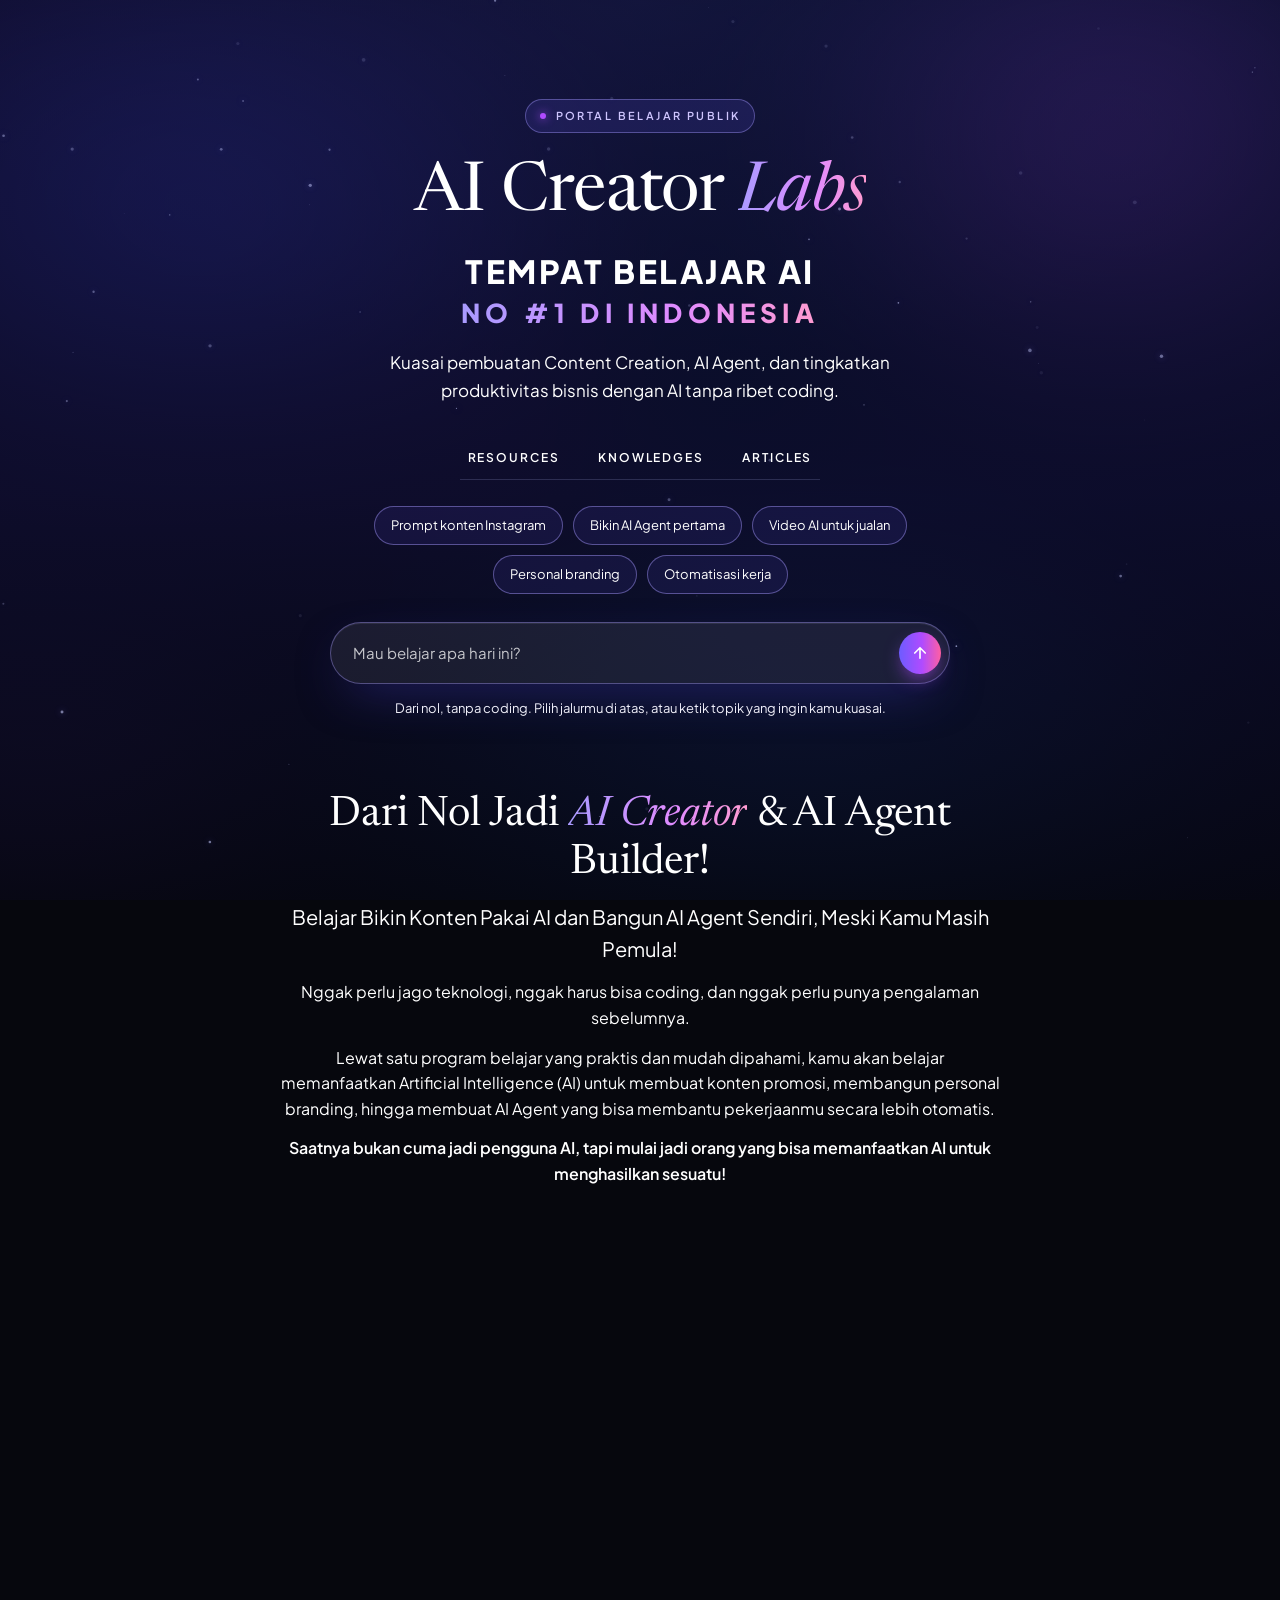
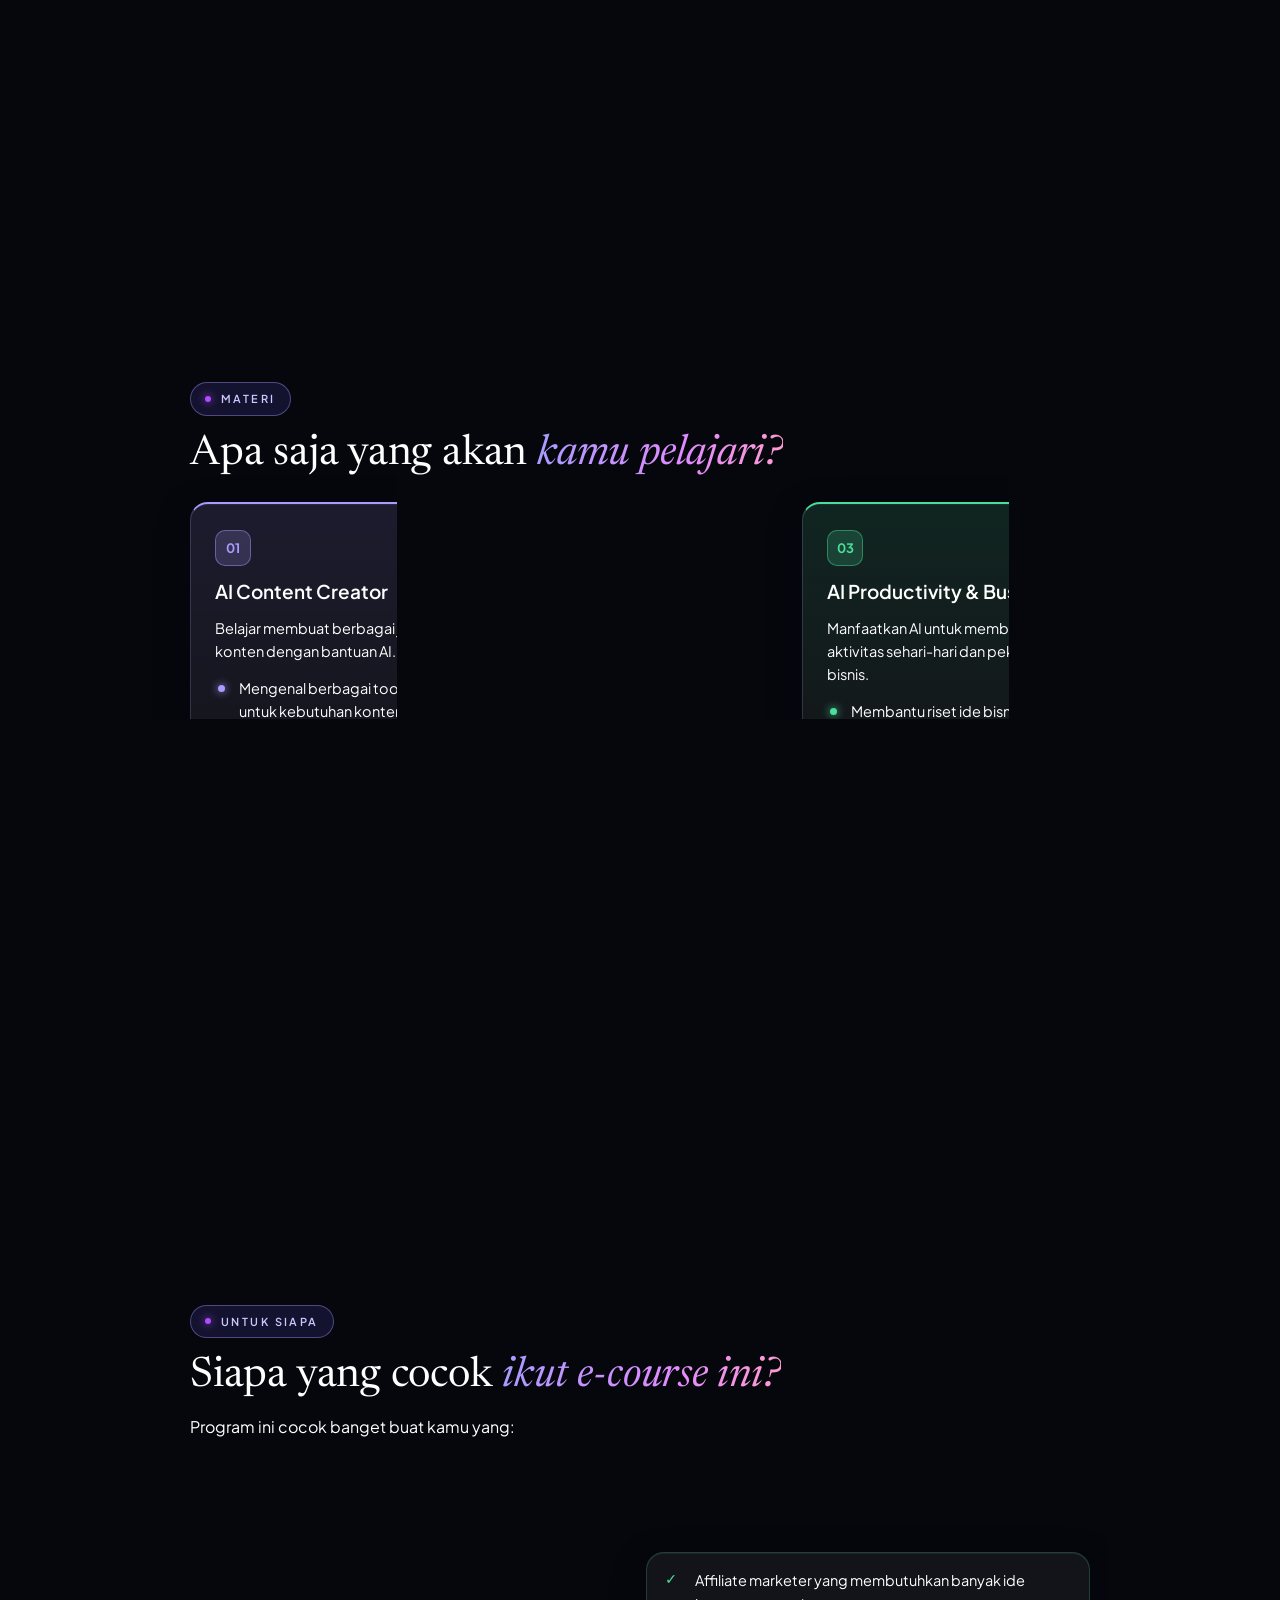
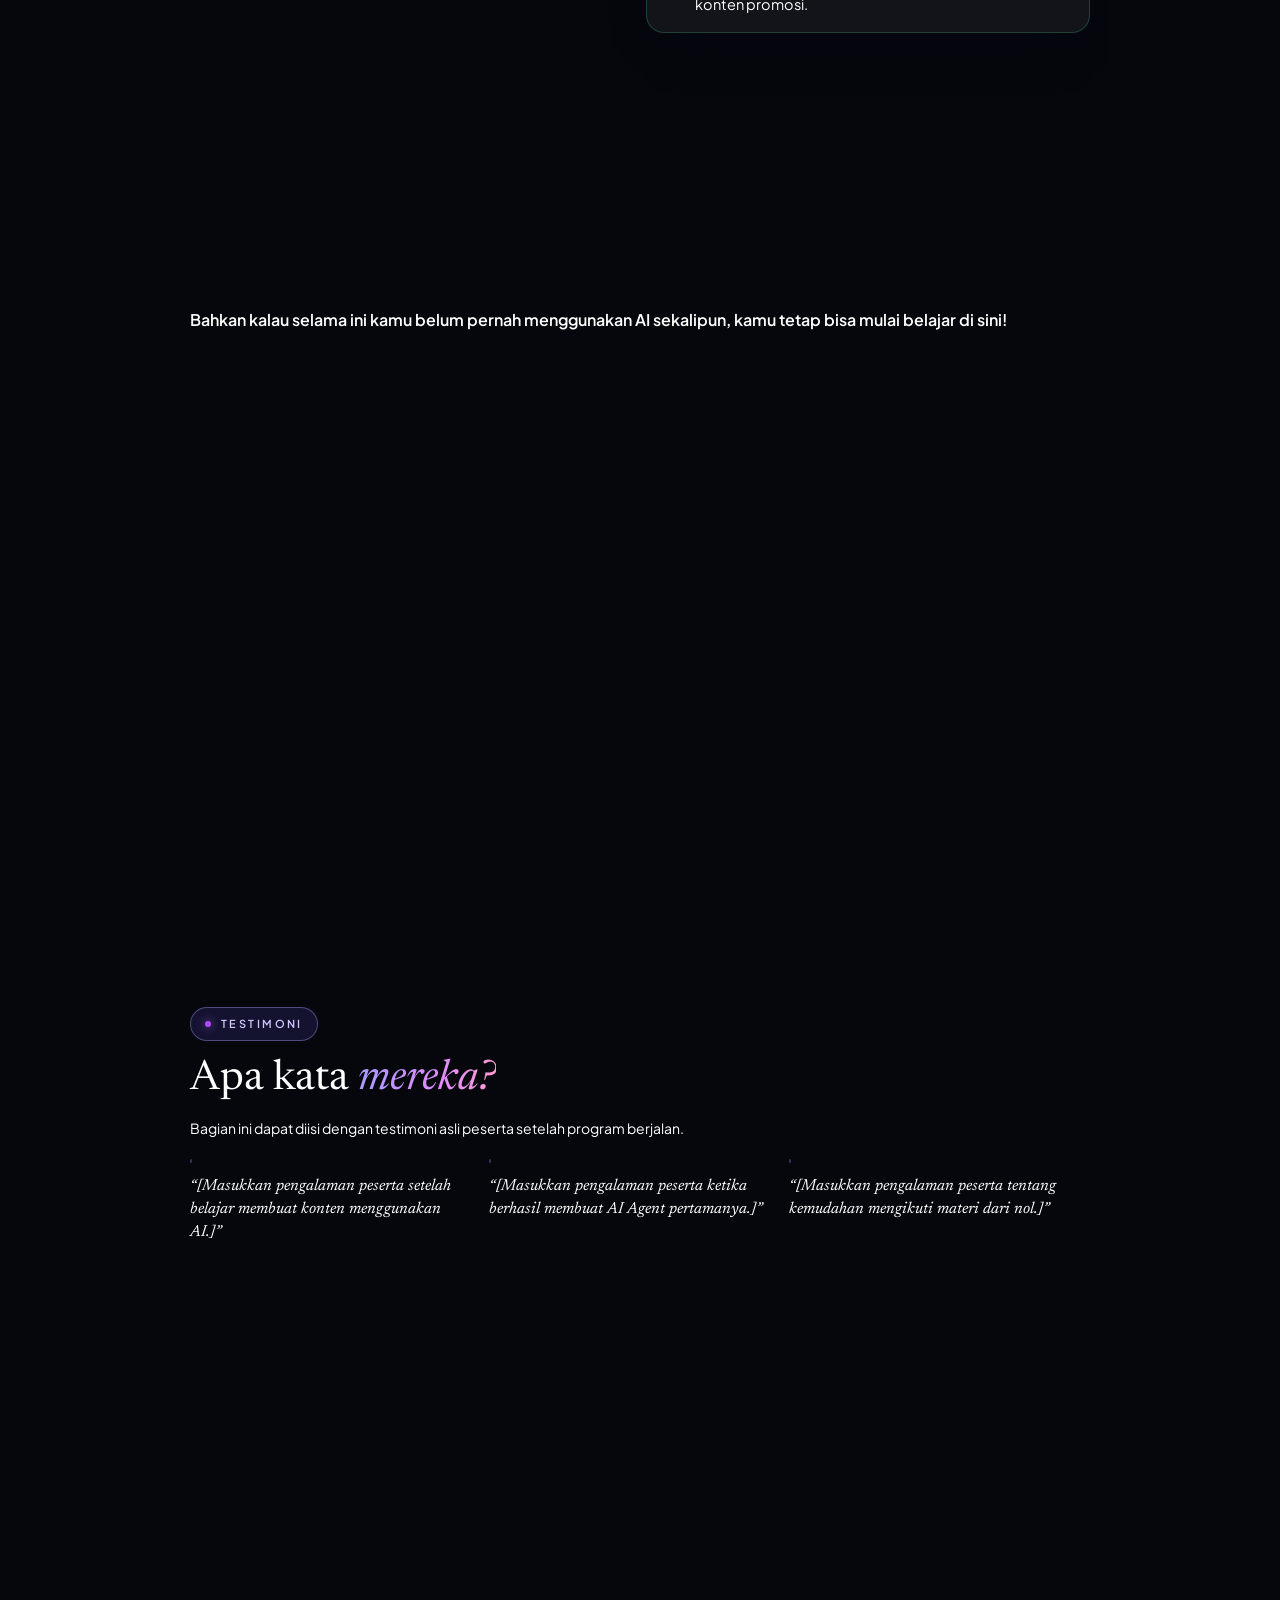
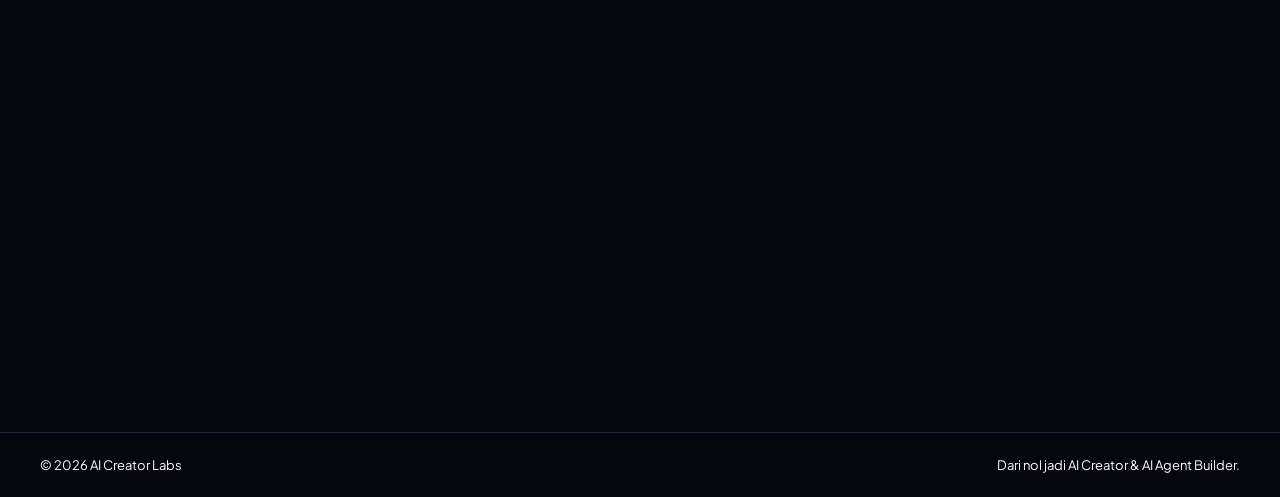
==== index.html @ ef191e3c "Add files via upload" ====
<!doctype html>
<html lang="id">
<head>
<meta charset="utf-8">
<meta name="viewport" content="width=device-width, initial-scale=1">
<title>AI Creator Labs — Tempat Belajar AI</title>
<meta name="description" content="Portal belajar AI dari AI Creator Labs: resource, video pembelajaran, dan artikel untuk AI Content Creator dan AI Agent Builder.">
<meta name="theme-color" content="#06070d">
<link rel="icon" href="data:image/svg+xml,%3Csvg xmlns='http://www.w3.org/2000/svg' viewBox='0 0 32 32'%3E%3Crect width='32' height='32' rx='9' fill='%23161a3a'/%3E%3Cpath d='M16 6l9 5v10l-9 5-9-5V11z' fill='none' stroke='%23a9a4ff' stroke-width='2'/%3E%3C/svg%3E">
<link rel="preconnect" href="https://fonts.googleapis.com">
<link rel="preconnect" href="https://fonts.gstatic.com" crossorigin>
<link rel="stylesheet" href="https://fonts.googleapis.com/css2?family=Plus+Jakarta+Sans:wght@400;500;600;700;800&family=Newsreader:ital,opsz,wght@0,6..72,400;0,6..72,500;1,6..72,400;1,6..72,500&display=swap">
<link rel="stylesheet" href="styles.css">
</head>
<body data-route="home">

<div class="bg" aria-hidden="true">
  <div class="bg-visual"></div>
  <div class="bg-overlay"></div>
  <canvas id="particles"></canvas>
</div>

<a class="skip" href="#view">Lewati ke konten</a>

<header class="topbar" id="topbar">
  <a class="back" href="#/" aria-label="Kembali ke beranda">
    <svg width="16" height="16" viewBox="0 0 24 24" fill="none" stroke="currentColor" stroke-width="2" stroke-linecap="round" stroke-linejoin="round"><path d="M15 18l-6-6 6-6"/></svg>
    <span>Beranda</span>
  </a>
  <a class="mini-brand" href="#/">AI Creator <em>Labs</em></a>
  <nav class="tabs" aria-label="Navigasi utama" data-nav="top">
    <a href="#/resources" data-route="resources">Resources</a>
    <a href="#/knowledges" data-route="knowledges">Knowledges</a>
    <a href="#/articles" data-route="articles">Articles</a>
  </nav>
</header>

<main id="view" tabindex="-1">

  <!-- BERANDA -->
  <section class="page" data-page="home">
    <div class="hero">
      <p class="eyebrow"><span class="dot"></span>Portal belajar publik</p>
      <p class="brand">AI Creator <em>Labs</em></p>
      <h1>
        <span class="h1-a">Tempat Belajar AI</span>
        <span class="h1-b">No #1 di Indonesia</span>
      </h1>
      <p class="sub">Kuasai pembuatan Content Creation, AI Agent, dan tingkatkan produktivitas bisnis dengan AI tanpa ribet coding.</p>

      <nav class="tabs hero-tabs" aria-label="Pilih jalur belajar" data-nav="hero">
        <a href="#/resources" data-route="resources">Resources</a>
        <a href="#/knowledges" data-route="knowledges">Knowledges</a>
        <a href="#/articles" data-route="articles">Articles</a>
      </nav>

      <ul class="chips" id="chips" aria-label="Topik populer"></ul>

      <form class="chat" id="chat" role="search" autocomplete="off">
        <label class="sr" for="chat-input">Tanya atau cari materi belajar</label>
        <input id="chat-input" type="text" placeholder="Mau belajar apa hari ini?" maxlength="120">
        <button type="submit" aria-label="Cari materi">
          <svg width="18" height="18" viewBox="0 0 24 24" fill="none" stroke="currentColor" stroke-width="2.2" stroke-linecap="round" stroke-linejoin="round"><path d="M12 19V5M5 12l7-7 7 7"/></svg>
        </button>
      </form>
      <p class="hint">Dari nol, tanpa coding. Pilih jalurmu di atas, atau ketik topik yang ingin kamu kuasai.</p>
    </div>

    <div class="long">

      <section class="block intro">
        <h2 class="big">Dari Nol Jadi <em>AI Creator</em> &amp; AI Agent Builder!</h2>
        <p class="lead">Belajar Bikin Konten Pakai AI dan Bangun AI Agent Sendiri, Meski Kamu Masih Pemula!</p>
        <p>Nggak perlu jago teknologi, nggak harus bisa coding, dan nggak perlu punya pengalaman sebelumnya.</p>
        <p>Lewat satu program belajar yang praktis dan mudah dipahami, kamu akan belajar memanfaatkan Artificial Intelligence (AI) untuk membuat konten promosi, membangun personal branding, hingga membuat AI Agent yang bisa membantu pekerjaanmu secara lebih otomatis.</p>
        <p class="strong">Saatnya bukan cuma jadi pengguna AI, tapi mulai jadi orang yang bisa memanfaatkan AI untuk menghasilkan sesuatu!</p>
      </section>

      <section class="block glass panel" aria-labelledby="s-today">
        <h2 class="big" id="s-today">AI bukan lagi masa depan. <em>AI sudah jadi kebutuhan hari ini!</em></h2>
        <p>Pernah merasa kesulitan membuat konten untuk promosi bisnis?</p>
        <p>Bingung mencari ide postingan setiap hari?</p>
        <p>Ingin punya personal branding, tetapi nggak tahu harus mulai dari mana?</p>
        <p>Atau pernah melihat orang lain membuat video AI, gambar keren, bahkan robot AI yang bisa bekerja otomatis, sementara kamu masih bingung cara membuatnya?</p>
        <p>Tenang, kamu nggak sendirian!</p>
        <p>Sekarang teknologi AI berkembang sangat cepat. Banyak pekerjaan yang dulunya membutuhkan waktu berjam-jam, kini bisa dibantu dengan AI.</p>
        <p>Kabar baiknya, kamu juga bisa mempelajarinya dari nol!</p>
        <p>Di E-Course ini, kamu akan diajak belajar secara bertahap, mulai dari mengenal AI, membuat konten kreatif, sampai memahami cara membangun AI Agent.</p>
        <p class="strong">Nggak harus pintar teknologi. Yang penting mau belajar dan praktik!</p>
      </section>

      <section class="block" aria-labelledby="s-learn">
        <p class="eyebrow"><span class="dot"></span>Materi</p>
        <h2 class="big" id="s-learn">Apa saja yang akan <em>kamu pelajari?</em></h2>
        <div class="mods">
          <article class="glass mod" style="--c:#a99bff">
            <span class="num">01</span>
            <h3>AI Content Creator</h3>
            <p class="mod-lead">Belajar membuat berbagai jenis konten dengan bantuan AI.</p>
            <ul class="ticks">
              <li>Mengenal berbagai tools AI untuk kebutuhan konten.</li>
              <li>Teknik membuat prompt yang efektif.</li>
              <li>Membuat ide konten untuk media sosial.</li>
              <li>Membuat caption dan copywriting promosi.</li>
              <li>Membuat gambar dan desain menggunakan AI.</li>
              <li>Membuat video menggunakan AI.</li>
              <li>Membuat konten untuk Instagram, TikTok, Facebook, dan YouTube.</li>
              <li>Membuat konten untuk jualan online dan personal branding.</li>
              <li>Membantu menyusun strategi konten secara lebih praktis.</li>
            </ul>
          </article>
          <article class="glass mod" style="--c:#7ea6ff">
            <span class="num">02</span>
            <h3>AI Agent Builder</h3>
            <p class="mod-lead">Bukan cuma membuat konten, kamu juga akan mengenal teknologi AI Agent!</p>
            <ul class="ticks">
              <li>Mengenal apa itu AI Agent dan bagaimana cara kerjanya.</li>
              <li>Memahami perbedaan AI Chatbot dan AI Agent.</li>
              <li>Belajar membuat AI Agent dari dasar.</li>
              <li>Mengenal tools untuk membangun AI Agent.</li>
              <li>Membuat AI Agent sesuai kebutuhan.</li>
              <li>Memahami instruksi dan workflow AI Agent.</li>
              <li>Mengenal otomatisasi pekerjaan menggunakan AI.</li>
              <li>Memanfaatkan AI Agent untuk membantu pekerjaan bisnis dan produktivitas.</li>
            </ul>
          </article>
          <article class="glass mod" style="--c:#4ade9b">
            <span class="num">03</span>
            <h3>AI Productivity &amp; Business</h3>
            <p class="mod-lead">Manfaatkan AI untuk membantu aktivitas sehari-hari dan pekerjaan bisnis.</p>
            <ul class="ticks">
              <li>Membantu riset ide bisnis dan konten.</li>
              <li>Membuat materi promosi lebih cepat.</li>
              <li>Membantu pekerjaan administratif.</li>
              <li>Meningkatkan produktivitas kerja.</li>
              <li>Menemukan peluang penggunaan AI untuk bisnis.</li>
              <li>Mengembangkan ide layanan dan produk berbasis AI.</li>
            </ul>
          </article>
        </div>
      </section>

      <section class="block" aria-labelledby="s-who">
        <p class="eyebrow"><span class="dot"></span>Untuk siapa</p>
        <h2 class="big" id="s-who">Siapa yang cocok <em>ikut e-course ini?</em></h2>
        <p>Program ini cocok banget buat kamu yang:</p>
        <ul class="who">
          <li class="glass">Pemula yang ingin belajar AI dari nol.</li>
          <li class="glass">Pelaku UMKM yang ingin mempromosikan bisnis secara online.</li>
          <li class="glass">Content creator yang ingin membuat konten lebih praktis.</li>
          <li class="glass">Affiliate marketer yang membutuhkan banyak ide konten promosi.</li>
          <li class="glass">Digital marketer yang ingin meningkatkan skill.</li>
          <li class="glass">Freelancer yang ingin menambah kemampuan baru.</li>
          <li class="glass">Karyawan atau mahasiswa yang ingin meningkatkan produktivitas.</li>
          <li class="glass">Pemilik bisnis yang ingin mulai mengenal otomatisasi.</li>
          <li class="glass">Siapa pun yang ingin mengikuti perkembangan teknologi AI.</li>
        </ul>
        <p class="strong">Bahkan kalau selama ini kamu belum pernah menggunakan AI sekalipun, kamu tetap bisa mulai belajar di sini!</p>
      </section>

      <section class="block glass panel" aria-labelledby="s-why">
        <h2 class="big" id="s-why">Kenapa kamu perlu <em>belajar AI sekarang?</em></h2>
        <p>Bayangkan jika kamu bisa:</p>
        <ul class="ticks">
          <li>Membuat ide konten tanpa harus bingung setiap hari.</li>
          <li>Membuat materi promosi dengan bantuan AI.</li>
          <li>Mengembangkan personal branding secara konsisten.</li>
          <li>Membuat gambar dan video tanpa harus menjadi desainer profesional.</li>
          <li>Membangun AI Agent untuk membantu pekerjaan.</li>
          <li>Menghemat waktu dalam mengerjakan berbagai tugas.</li>
        </ul>
        <p>AI bukan berarti menggantikan kreativitasmu.</p>
        <p>Justru AI bisa menjadi partner untuk membantu kamu bekerja lebih cerdas, produktif, dan kreatif.</p>
        <p class="strong">Jangan sampai hanya menjadi penonton ketika orang lain sudah mulai memanfaatkan teknologi ini!</p>
      </section>

      <section class="block" aria-labelledby="s-testi">
        <p class="eyebrow"><span class="dot"></span>Testimoni</p>
        <h2 class="big" id="s-testi">Apa kata <em>mereka?</em></h2>
        <p class="note">Bagian ini dapat diisi dengan testimoni asli peserta setelah program berjalan.</p>
        <div class="testi">
          <button type="button" class="vcard" data-open="short" data-i="0" aria-label="Putar video testimoni 1">
            <span class="vthumb" style="--h:235"><span class="play"><svg width="20" height="20" viewBox="0 0 24 24" fill="#fff"><path d="M8 5.5v13l11-6.5z"/></svg></span><span class="vname">Nama Peserta</span></span>
            <span class="vcap">“[Masukkan pengalaman peserta setelah belajar membuat konten menggunakan AI.]”</span>
          </button>
          <button type="button" class="vcard" data-open="short" data-i="1" aria-label="Putar video testimoni 2">
            <span class="vthumb" style="--h:265"><span class="play"><svg width="20" height="20" viewBox="0 0 24 24" fill="#fff"><path d="M8 5.5v13l11-6.5z"/></svg></span><span class="vname">Nama Peserta</span></span>
            <span class="vcap">“[Masukkan pengalaman peserta ketika berhasil membuat AI Agent pertamanya.]”</span>
          </button>
          <button type="button" class="vcard" data-open="short" data-i="2" aria-label="Putar video testimoni 3">
            <span class="vthumb" style="--h:295"><span class="play"><svg width="20" height="20" viewBox="0 0 24 24" fill="#fff"><path d="M8 5.5v13l11-6.5z"/></svg></span><span class="vname">Nama Peserta</span></span>
            <span class="vcap">“[Masukkan pengalaman peserta tentang kemudahan mengikuti materi dari nol.]”</span>
          </button>
        </div>
      </section>

      <section class="block glass panel cta" aria-labelledby="s-cta">
        <p class="eyebrow"><span class="dot"></span>Mulai perjalanan AI-mu hari ini!</p>
        <p>Tidak perlu menunggu sampai kamu benar-benar paham teknologi.</p>
        <p>Tidak perlu menunggu sampai punya peralatan mahal.</p>
        <p>Tidak perlu menunggu sampai menjadi seorang ahli.</p>
        <p>Mulailah dari hal sederhana. Pelajari satu skill baru. Praktikkan. Kembangkan kemampuanmu.</p>
        <p>Karena peluang di era AI bukan hanya milik orang yang sudah ahli teknologi.</p>
        <p class="strong">Peluang juga terbuka untuk siapa saja yang mau belajar dan beradaptasi!</p>
        <h2 class="big" id="s-cta">Siap menjadi <em>AI Creator &amp; AI Agent Builder?</em></h2>
        <p>Yuk, mulai belajar dari nol dan bangun skill masa depanmu sekarang!</p>
        <!-- TODO: ganti href="#" dengan URL pendaftaran -->
        <a class="btn" href="#" data-cta>Klik tombol daftar sekarang</a>
        <p class="closing">Jangan cuma tahu tentang AI. Mulai gunakan AI untuk berkarya, membangun personal branding, dan mengembangkan bisnismu!</p>
      </section>

    </div>
  </section>

  <!-- HALAMAN ISI (diisi app.js) -->
  <section class="page" data-page="resources" hidden></section>
  <section class="page" data-page="knowledges" hidden></section>
  <section class="page" data-page="articles" hidden></section>
</main>

<footer class="foot">
  <span>© 2026 AI Creator Labs</span>
  <span class="foot-note">Dari nol jadi AI Creator &amp; AI Agent Builder.</span>
</footer>

<dialog id="detail" aria-labelledby="detail-title">
  <div class="detail-inner">
    <button class="close" id="detail-close" aria-label="Tutup detail">
      <svg width="18" height="18" viewBox="0 0 24 24" fill="none" stroke="currentColor" stroke-width="2" stroke-linecap="round"><path d="M6 6l12 12M18 6L6 18"/></svg>
    </button>
    <div id="detail-body"></div>
  </div>
</dialog>

<script src="app.js"></script>
</body>
</html>
---- styles.css ----
:root{
  --bg:#06070d;
  --ink:#ffffff;
  --muted:#ffffff;
  --dim:#ffffff;
  --line:rgba(188,194,255,.18);
  --line-strong:rgba(188,194,255,.34);
  --glass:rgba(255,255,255,.055);
  --glass-hi:rgba(255,255,255,.09);
  --accent:#aaa5ff;
  --accent-2:#7ea6ff;
  --shadow:0 10px 40px -12px rgba(2,3,20,.7), 0 1px 0 rgba(255,255,255,.06) inset;
  --serif:"Newsreader", Georgia, "Times New Roman", serif;
  --sans:"Plus Jakarta Sans", system-ui, -apple-system, "Segoe UI", Roboto, Arial, sans-serif;
  --r:18px;
}
*{box-sizing:border-box;margin:0;padding:0}
html{-webkit-text-size-adjust:100%;scroll-behavior:smooth}
body{
  background:var(--bg);color:var(--ink);font-family:var(--sans);
  font-size:16px;line-height:1.6;min-height:100vh;min-height:100dvh;
  display:flex;flex-direction:column;overflow-x:hidden;
}
a{color:inherit;text-decoration:none}
button,input{font:inherit;color:inherit}
ul{list-style:none}
em{font-family:var(--serif);font-style:italic;font-weight:400}
.sr{position:absolute;width:1px;height:1px;overflow:hidden;clip:rect(0 0 0 0);white-space:nowrap}
.skip{position:absolute;left:12px;top:-60px;background:#fff;color:#000;padding:8px 14px;border-radius:8px;z-index:100}
.skip:focus{top:12px}
:focus-visible{outline:2px solid var(--accent);outline-offset:3px;border-radius:6px}

/* ===== LATAR ===== */
.bg{position:fixed;inset:0;z-index:-1;overflow:hidden;background:var(--bg)}
.bg-visual{
  position:absolute;inset:-12%;
  background:
    radial-gradient(40% 36% at 22% 28%, #3a3fc4 0%, transparent 70%),
    radial-gradient(34% 40% at 80% 22%, #6a3fc0 0%, transparent 70%),
    radial-gradient(46% 38% at 60% 82%, #2b5fd0 0%, transparent 72%),
    radial-gradient(30% 30% at 12% 85%, #4a2f9a 0%, transparent 70%),
    conic-gradient(from 210deg at 50% 55%, #10143a, #231a5c, #0d1c4d, #1b1450, #10143a);
  filter:blur(70px) saturate(1.15);
  opacity:.75;
  animation:drift 40s ease-in-out infinite alternate;
}
.bg-overlay{
  position:absolute;inset:0;
  background:
    linear-gradient(180deg, rgba(8,9,26,.55) 0%, rgba(10,10,32,.72) 55%, rgba(5,6,14,.92) 100%),
    radial-gradient(80% 60% at 50% 0%, rgba(92,84,220,.22), transparent 70%);
  mix-blend-mode:normal;
}
#particles{position:absolute;inset:0;width:100%;height:100%}
@keyframes drift{from{transform:translate3d(-2%,-1%,0) scale(1)}to{transform:translate3d(2%,2%,0) scale(1.08)}}

/* ===== TOPBAR (halaman isi) ===== */
.topbar{
  position:sticky;top:0;z-index:20;
  display:none;align-items:center;justify-content:space-between;gap:16px;
  padding:12px clamp(16px,4vw,40px);
  background:rgba(8,9,22,.55);
  -webkit-backdrop-filter:blur(18px);backdrop-filter:blur(18px);
  border-bottom:1px solid var(--line);
}
body:not([data-route="home"]) .topbar{display:flex}
.back{
  display:inline-flex;align-items:center;gap:6px;
  font-size:13px;font-weight:500;color:var(--muted);
  padding:8px 14px 8px 10px;border:1px solid var(--line);border-radius:999px;
  transition:color .2s,border-color .2s,background .2s;
}
.back:hover{color:var(--ink);border-color:var(--line-strong);background:var(--glass)}
.mini-brand{font-family:var(--serif);font-size:20px;letter-spacing:.2px}
.mini-brand:hover{color:#fff}

/* ===== TABS ===== */
.tabs{display:flex;align-items:center;justify-content:center;gap:clamp(16px,3vw,34px)}
.tabs a{
  position:relative;padding:8px 2px;
  font-size:12px;font-weight:600;letter-spacing:.16em;text-transform:uppercase;
  color:var(--muted);transition:color .2s;
}
.tabs a::after{
  content:"";position:absolute;left:0;right:0;bottom:2px;height:1px;
  background:var(--accent);transform:scaleX(0);transform-origin:center;transition:transform .25s;
}
.tabs a:hover{color:#ffffff}
.tabs a:hover::after{transform:scaleX(.5);opacity:.6}
.tabs a[aria-current="page"]{color:#fff}
.tabs a[aria-current="page"]::after{transform:scaleX(1);opacity:1}

/* ===== LAYOUT ===== */
main{flex:1;width:100%;outline:none}
.page[hidden]{display:none}
.page{animation:fade .45s ease both}
@keyframes fade{from{opacity:0;transform:translateY(8px)}to{opacity:1;transform:none}}

.glass{
  background:var(--glass);
  border:1px solid var(--line);
  border-radius:var(--r);
  box-shadow:var(--shadow);
  -webkit-backdrop-filter:blur(16px) saturate(1.2);
  backdrop-filter:blur(16px) saturate(1.2);
}

/* ===== HERO ===== */
.hero{
  max-width:820px;margin:0 auto;
  padding:clamp(56px,11vh,120px) 20px 48px;
  display:flex;flex-direction:column;align-items:center;text-align:center;
}
.eyebrow{
  display:inline-flex;align-items:center;gap:10px;
  font-size:11px;font-weight:600;letter-spacing:.22em;text-transform:uppercase;color:var(--muted);
  padding:7px 14px;border:1px solid var(--line);border-radius:999px;background:var(--glass);
}
.dot{width:6px;height:6px;border-radius:50%;background:var(--accent);box-shadow:0 0 10px var(--accent)}
.brand{
  margin-top:26px;font-family:var(--serif);font-weight:400;
  font-size:clamp(40px,8vw,68px);line-height:1.05;letter-spacing:-.01em;
}
.brand em{color:#fff}
h1{margin-top:22px;display:flex;flex-direction:column;gap:6px;font-weight:800;text-transform:uppercase}
.h1-a{font-size:clamp(20px,4vw,32px);letter-spacing:.08em;line-height:1.2}
.h1-b{
  font-size:clamp(17px,3.2vw,26px);letter-spacing:.2em;line-height:1.3;
  color:#fff;
}
.sub{margin-top:18px;max-width:560px;color:var(--muted);font-size:clamp(15px,2.2vw,17px);line-height:1.65}
.hero-tabs{margin-top:34px;padding:0 6px;border-bottom:1px solid var(--line);flex-wrap:wrap}
.hero-tabs a{padding:10px 2px 12px}

.chips{margin-top:26px;display:flex;flex-wrap:wrap;gap:10px;justify-content:center;max-width:680px}
.chips button{
  background:rgba(255,255,255,.03);border:1px solid var(--line-strong);border-radius:999px;
  padding:8px 16px;font-size:13px;color:#ffffff;cursor:pointer;
  transition:background .2s,border-color .2s,color .2s,transform .2s;
}
.chips button:hover{background:var(--glass-hi);border-color:var(--accent);color:#fff;transform:translateY(-1px)}

.chat{
  margin-top:28px;width:100%;max-width:620px;
  display:flex;align-items:center;gap:10px;
  padding:8px 8px 8px 22px;border-radius:999px;
  background:rgba(255,255,255,.07);border:1px solid var(--line-strong);
  box-shadow:0 18px 50px -18px rgba(70,60,200,.55), 0 1px 0 rgba(255,255,255,.08) inset;
  -webkit-backdrop-filter:blur(18px);backdrop-filter:blur(18px);
  transition:border-color .2s, box-shadow .2s;
}
.chat:focus-within{border-color:var(--accent);box-shadow:0 18px 60px -16px rgba(110,100,255,.7)}
.chat input{flex:1;min-width:0;background:none;border:0;outline:0;font-size:15px;padding:10px 0}
.chat input::placeholder{color:rgba(255,255,255,.75)}
.chat button{
  flex:none;width:42px;height:42px;border-radius:50%;border:0;cursor:pointer;
  display:grid;place-items:center;color:#0b0c20;
  background:linear-gradient(135deg,#c4c1ff,#86a8ff);transition:transform .2s,filter .2s;
}
.chat button:hover{transform:scale(1.06);filter:brightness(1.08)}
.hint{margin-top:14px;font-size:13px;color:var(--dim)}

.pillars{
  max-width:1040px;margin:0 auto;padding:24px 20px 72px;
  display:grid;grid-template-columns:repeat(3,1fr);gap:18px;
}
.pillar{padding:26px 24px}
.pillar .num{font-family:var(--serif);font-style:italic;color:#fff;font-size:15px}
.pillar h3{margin:8px 0 8px;font-size:18px;font-weight:600}
.pillar p{color:var(--muted);font-size:14.5px}

/* ===== COPYWRITING PANJANG (beranda) ===== */
.long{max-width:980px;margin:0 auto;padding:24px clamp(16px,4vw,40px) 80px;display:flex;flex-direction:column;gap:clamp(48px,8vw,88px)}
.block{display:flex;flex-direction:column;gap:14px;color:var(--muted)}
.block .eyebrow{align-self:flex-start}
.block.intro{text-align:center;align-items:center;max-width:720px;margin:0 auto}
.big{font-family:var(--serif);font-weight:400;font-size:clamp(28px,5vw,42px);line-height:1.15;color:var(--ink);letter-spacing:-.005em}
.lead{font-size:clamp(17px,2.6vw,20px);color:#ffffff}
.strong{color:var(--ink);font-weight:600}
.panel{padding:clamp(24px,5vw,44px);gap:14px}
.mods{display:grid;grid-template-columns:repeat(3,minmax(0,1fr));gap:18px;margin-top:10px}
.mod{padding:26px 24px;display:flex;flex-direction:column;gap:10px}
.mod .num{font-family:var(--serif);font-style:italic;color:#fff;font-size:15px}
.mod h3{font-size:19px;font-weight:600;color:var(--ink)}
.mod-lead{color:#ffffff;font-size:14.5px}
.ticks{display:flex;flex-direction:column;gap:9px;margin-top:4px}
.ticks li{position:relative;padding-left:24px;font-size:14.5px}
.ticks li::before{content:"";position:absolute;left:3px;top:.55em;width:7px;height:7px;border-radius:50%;background:var(--accent);box-shadow:0 0 8px var(--accent)}
.who{display:grid;grid-template-columns:repeat(2,minmax(0,1fr));gap:12px;margin:6px 0}
.who li{padding:16px 18px 16px 48px;position:relative;font-size:14.5px;color:#ffffff}
.who li::before{content:"✓";position:absolute;left:18px;top:14px;color:#fff;font-weight:700}
.note{font-size:14px;color:var(--dim)}
.testi{display:grid;grid-template-columns:repeat(3,minmax(0,1fr));gap:18px;margin-top:6px}
.testi{max-width:880px}
.vcard{display:flex;flex-direction:column;gap:12px;text-align:left;cursor:pointer;background:none;border:0;color:inherit;padding:0}
.vthumb{
  position:relative;display:block;aspect-ratio:9/16;border-radius:var(--r);overflow:hidden;
  border:1px solid var(--line);box-shadow:var(--shadow);
  background:
    radial-gradient(70% 50% at 25% 15%, hsl(var(--h) 80% 55% / .75), transparent 70%),
    radial-gradient(70% 50% at 80% 90%, hsl(calc(var(--h) + 40) 75% 45% / .7), transparent 70%),
    #12143a;
  transition:transform .25s,border-color .25s;
}
.vthumb::after{content:"";position:absolute;inset:0;background:linear-gradient(180deg,transparent 55%,rgba(5,6,20,.75))}
.vcard:hover .vthumb{transform:translateY(-3px);border-color:var(--line-strong)}
.vcard:hover .play{transform:translate(-50%,-50%) scale(1.1)}
.vname{position:absolute;z-index:2;left:14px;bottom:12px;font-size:13px;font-weight:600;color:#fff}
.vcap{font-family:var(--serif);font-style:italic;font-size:16px;line-height:1.45;color:#ffffff}
.cta{align-items:flex-start}
.cta .big{margin-top:10px}
.cta .btn{margin-top:10px;text-decoration:none}
.closing{margin-top:8px;color:var(--ink)}

/* ===== HALAMAN ISI ===== */
.wrap{max-width:1120px;margin:0 auto;padding:clamp(36px,7vh,72px) clamp(16px,4vw,40px) 72px}
.page-head .eyebrow{margin-bottom:16px}
.page-head h2{font-family:var(--serif);font-weight:400;font-size:clamp(34px,6vw,52px);line-height:1.1}
.page-head h2 em{color:#fff}
.page-head p{margin-top:12px;max-width:620px;color:var(--muted)}

.toolbar{margin:30px 0 24px;display:flex;flex-wrap:wrap;gap:14px;align-items:center;justify-content:space-between}
.search{
  display:flex;align-items:center;gap:10px;min-width:0;flex:1 1 260px;max-width:380px;
  padding:0 16px;height:44px;border-radius:999px;
  background:var(--glass);border:1px solid var(--line);
}
.search:focus-within{border-color:var(--accent)}
.search svg{flex:none;color:var(--dim)}
.search input{flex:1;min-width:0;background:none;border:0;outline:0;font-size:14px}
.search input::placeholder{color:rgba(255,255,255,.75)}
.filters{display:flex;flex-wrap:wrap;gap:8px}
.pill{
  background:transparent;border:1px solid var(--line);border-radius:999px;
  padding:7px 14px;font-size:12.5px;color:var(--muted);cursor:pointer;
  transition:all .2s;
}
.pill:hover{color:#fff;border-color:var(--line-strong);background:var(--glass)}
.pill[aria-pressed="true"]{color:#fff;border-color:var(--accent);background:rgba(170,165,255,.16)}

.grid{display:grid;grid-template-columns:repeat(3,minmax(0,1fr));gap:18px}
.card{
  display:flex;flex-direction:column;text-align:left;padding:22px;cursor:pointer;
  width:100%;color:inherit;
  transition:transform .25s,border-color .25s,background .25s;
}
.card:hover{transform:translateY(-3px);border-color:var(--line-strong);background:var(--glass-hi)}
.tag{
  align-self:flex-start;font-size:11px;font-weight:600;letter-spacing:.12em;text-transform:uppercase;
  color:#fff;padding:4px 10px;border:1px solid rgba(170,165,255,.35);border-radius:999px;
}
.card h3{margin:14px 0 8px;font-size:18px;font-weight:600;line-height:1.35}
.card p{color:var(--muted);font-size:14.5px;flex:1}
.more{margin-top:18px;font-size:13px;font-weight:500;color:#ffffff;display:inline-flex;align-items:center;gap:6px}
.card:hover .more{color:#fff}

.thumb{
  position:relative;aspect-ratio:16/9;border-radius:12px;overflow:hidden;margin-bottom:16px;
  background:
    radial-gradient(60% 80% at 20% 20%, hsl(var(--h) 80% 55% / .75), transparent 70%),
    radial-gradient(60% 80% at 85% 90%, hsl(calc(var(--h) + 40) 75% 45% / .7), transparent 70%),
    #12143a;
  border:1px solid var(--line);
}
.thumb::after{content:"";position:absolute;inset:0;background:linear-gradient(180deg,transparent 40%,rgba(5,6,20,.6))}
.play{
  position:absolute;z-index:2;left:50%;top:50%;transform:translate(-50%,-50%);
  width:52px;height:52px;border-radius:50%;display:grid;place-items:center;
  background:rgba(255,255,255,.16);border:1px solid rgba(255,255,255,.4);
  -webkit-backdrop-filter:blur(8px);backdrop-filter:blur(8px);transition:transform .25s;
}
.card:hover .play{transform:translate(-50%,-50%) scale(1.1)}
.dur{
  position:absolute;z-index:2;right:10px;bottom:10px;font-size:12px;font-weight:600;
  padding:3px 8px;border-radius:6px;background:rgba(5,6,20,.7);font-variant-numeric:tabular-nums;
}
.meta{font-size:12.5px;color:var(--dim);margin-top:14px}

/* Articles */
.tagbar{margin:30px 0 22px;display:flex;flex-wrap:wrap;gap:10px}
.tagbar .pill{padding:9px 18px;font-size:13px}
.tagbar .count{opacity:.6;margin-left:6px}
.list{display:flex;flex-direction:column;gap:14px}
.row{
  display:flex;align-items:center;gap:20px;padding:22px 24px;text-align:left;cursor:pointer;width:100%;color:inherit;
  transition:transform .25s,border-color .25s,background .25s;
}
.row:hover{transform:translateX(4px);border-color:var(--line-strong);background:var(--glass-hi)}
.row .body{flex:1;min-width:0}
.row h3{font-size:18px;font-weight:600;line-height:1.35}
.row p{margin-top:6px;color:var(--muted);font-size:14.5px}
.row .meta{margin-top:10px}
.row .arrow{flex:none;color:#fff}

.empty{padding:40px 24px;text-align:center;color:var(--muted)}
.empty button{margin-top:14px}
.qnote{margin:-6px 0 20px;font-size:13.5px;color:var(--muted)}
.qnote button{margin-left:8px}

/* ===== DETAIL ===== */
dialog{
  margin:auto;border:1px solid var(--line-strong);border-radius:22px;padding:0;
  width:min(620px,calc(100vw - 28px));max-height:calc(100dvh - 40px);
  background:rgba(14,15,40,.88);color:var(--ink);
  -webkit-backdrop-filter:blur(24px);backdrop-filter:blur(24px);
  box-shadow:0 30px 90px -20px rgba(0,0,10,.9);
}
dialog::backdrop{background:rgba(3,4,14,.7);-webkit-backdrop-filter:blur(4px);backdrop-filter:blur(4px)}
dialog[open]{animation:pop .25s ease both}
@keyframes pop{from{opacity:0;transform:translateY(12px) scale(.98)}to{opacity:1;transform:none}}
.detail-inner{position:relative;padding:30px clamp(20px,4vw,34px) 32px;overflow-y:auto;max-height:calc(100dvh - 42px)}
.close{
  position:absolute;right:14px;top:14px;width:36px;height:36px;border-radius:50%;
  display:grid;place-items:center;background:var(--glass);border:1px solid var(--line);cursor:pointer;
  transition:background .2s;z-index:2;
}
.close:hover{background:var(--glass-hi)}
#detail-body h3{margin:14px 40px 10px 0;font-family:var(--serif);font-weight:400;font-size:clamp(26px,5vw,34px);line-height:1.15}
#detail-body .lead{color:var(--muted)}
#detail-body h4{margin:22px 0 10px;font-size:12px;font-weight:600;letter-spacing:.16em;text-transform:uppercase;color:var(--dim)}
#detail-body ul{display:flex;flex-direction:column;gap:10px}
#detail-body li{position:relative;padding-left:22px;color:#ffffff;font-size:15px}
#detail-body li::before{content:"";position:absolute;left:2px;top:.62em;width:8px;height:8px;border-radius:50%;background:var(--accent)}
#detail-body .thumb{margin:6px 0 0}
video.short{display:block;width:100%;max-height:60vh;border-radius:12px;background:#000;margin-top:6px}
.btn{
  margin-top:26px;display:inline-flex;align-items:center;gap:8px;cursor:pointer;
  padding:11px 22px;border-radius:999px;border:1px solid var(--accent);
  background:rgba(170,165,255,.16);color:#fff;font-size:14px;font-weight:500;transition:background .2s;
}
.btn:hover{background:rgba(170,165,255,.3)}
.btn.ghost{border-color:var(--line-strong);background:transparent;margin-top:14px;padding:8px 18px;font-size:13px}

/* ===== FOOTER ===== */
.foot{
  display:flex;flex-wrap:wrap;gap:8px 24px;justify-content:space-between;
  padding:22px clamp(16px,4vw,40px);border-top:1px solid var(--line);
  font-size:13px;color:var(--dim);background:rgba(6,7,16,.5);
}

/* ===== RESPONSIF ===== */
@media (max-width:960px){
  .grid{grid-template-columns:repeat(2,minmax(0,1fr))}
  .mods{grid-template-columns:1fr}
}
@media (max-width:640px){
  .who{grid-template-columns:1fr}
  .testi{grid-template-columns:1fr;max-width:260px;margin-inline:auto}
}
@media (max-width:640px){
  .grid{grid-template-columns:1fr}
  .topbar{flex-wrap:wrap;justify-content:space-between;row-gap:6px}
  .mini-brand{display:none}
  .topbar .tabs{gap:16px;flex-basis:100%;justify-content:space-between}
  .tabs a{font-size:11.5px;letter-spacing:.12em}
  .hero{padding-top:44px}
  .hero-tabs{gap:18px}
  .chat{padding-left:16px}
  .row{padding:18px;gap:12px}
  .row .arrow{display:none}
  .search{max-width:none;flex-basis:100%}
}
@media (max-width:360px){
  .tabs a{font-size:10.5px;letter-spacing:.08em}
  .topbar .tabs{gap:12px}
}
@media (prefers-reduced-motion:reduce){
  *,*::before,*::after{animation:none!important;transition:none!important}
  html{scroll-behavior:auto}
}
@supports not ((backdrop-filter:blur(1px)) or (-webkit-backdrop-filter:blur(1px))){
  .glass,dialog,.topbar{background:rgba(20,22,52,.9)}
}

/* ===== WARNA AKSEN (referensi) ===== */
:root{
  --g1:#6d5cff; --g2:#b04bff; --g3:#ff5fa2;
  --grad:linear-gradient(90deg,#6d5cff,#b04bff 55%,#ff5fa2);
  --grad-text:linear-gradient(90deg,#a99bff,#e08bff 60%,#ff9bd0);
  --green:#4ade9b;
}
/* kata aksen italic berwarna gradasi */
.big em,.page-head h2 em,.brand em,.mini-brand em{
  background:var(--grad-text);-webkit-background-clip:text;background-clip:text;
  color:transparent;-webkit-text-fill-color:transparent;
  -webkit-box-decoration-break:clone;box-decoration-break:clone;
}
/* label kecil berwarna */
.eyebrow{color:#cfc6ff;border-color:rgba(169,155,255,.4);background:rgba(109,92,255,.14)}
.dot{background:#b04bff;box-shadow:0 0 10px #b04bff}
.tag{color:#d9d2ff;border-color:rgba(169,155,255,.5);background:rgba(109,92,255,.16)}
.h1-b{background:var(--grad-text);-webkit-background-clip:text;background-clip:text;color:transparent;-webkit-text-fill-color:transparent}
/* tab */
.tabs a:hover{color:#d9d2ff}
.tabs a::after{background:var(--grad);height:2px}
.tabs a[aria-current="page"]{color:#fff}
/* tombol berwarna */
.btn,.cta .btn{
  background:var(--grad);border:0;color:#fff;font-weight:700;letter-spacing:.06em;text-transform:uppercase;font-size:13px;
  padding:14px 30px;box-shadow:0 12px 30px -10px rgba(176,75,255,.8);transition:transform .2s,box-shadow .2s,filter .2s;
}
.btn:hover,.cta .btn:hover{background:var(--grad);transform:translateY(-2px);filter:brightness(1.1);box-shadow:0 16px 36px -10px rgba(255,95,162,.7)}
.btn.ghost{background:transparent;border:1px solid rgba(169,155,255,.55);box-shadow:none;text-transform:none;letter-spacing:0;font-weight:500;font-size:13px;padding:9px 20px}
.btn.ghost:hover{background:rgba(109,92,255,.25);box-shadow:none}
.chat button{background:var(--grad);color:#fff;box-shadow:0 8px 20px -6px rgba(176,75,255,.8)}
.chat{border-color:rgba(169,155,255,.4)}
.chips button{border-color:rgba(169,155,255,.45);background:rgba(109,92,255,.1)}
.chips button:hover{background:var(--grad);border-color:transparent;color:#fff}
.pill{border-color:rgba(169,155,255,.35)}
.pill:hover{background:rgba(109,92,255,.2);border-color:#a99bff}
.pill[aria-pressed="true"]{background:var(--grad);border-color:transparent;color:#fff;box-shadow:0 8px 22px -8px rgba(176,75,255,.8)}
.back:hover{border-color:#a99bff;background:rgba(109,92,255,.2)}
.more{color:#d9d2ff}
.row .arrow{color:#e08bff}
.card:hover,.row:hover{border-color:rgba(176,75,255,.6)}
/* kartu modul berwarna */
.mod{border-top:2px solid var(--c);background:linear-gradient(180deg,color-mix(in srgb,var(--c) 14%,transparent),var(--glass) 40%)}
.mod .num{display:inline-grid;place-items:center;width:36px;height:36px;border-radius:10px;font-style:normal;font-family:var(--sans);font-weight:700;font-size:13px;color:var(--c);background:color-mix(in srgb,var(--c) 18%,transparent);border:1px solid color-mix(in srgb,var(--c) 45%,transparent)}
.mod .ticks li::before{background:var(--c);box-shadow:0 0 8px var(--c)}
.who li::before{color:var(--green)}
.who li{border-color:rgba(74,222,155,.22)}
.panel{border-color:rgba(169,155,255,.28);background:linear-gradient(160deg,rgba(109,92,255,.16),rgba(255,255,255,.04) 55%,rgba(255,95,162,.08))}
.cta{border-color:rgba(176,75,255,.45)}
.vname{color:#fff}
#detail-body li::before{background:var(--grad)}

/* ===== HOVER KARTU MODUL ===== */
.mod{transition:transform .3s ease,box-shadow .3s ease,border-color .3s ease,background .3s ease}
.mod:hover{
  transform:translateY(-6px);
  border-color:var(--c);
  box-shadow:0 0 0 1px color-mix(in srgb,var(--c) 70%,transparent),0 18px 50px -12px color-mix(in srgb,var(--c) 65%,transparent),0 0 40px -8px color-mix(in srgb,var(--c) 55%,transparent);
  background:linear-gradient(180deg,color-mix(in srgb,var(--c) 24%,transparent),var(--glass-hi) 55%);
}
.mod:hover .num{box-shadow:0 0 18px color-mix(in srgb,var(--c) 70%,transparent)}
.mod:hover .ticks li::before{box-shadow:0 0 12px var(--c)}
@media (prefers-reduced-motion:reduce){.mod:hover{transform:none}}
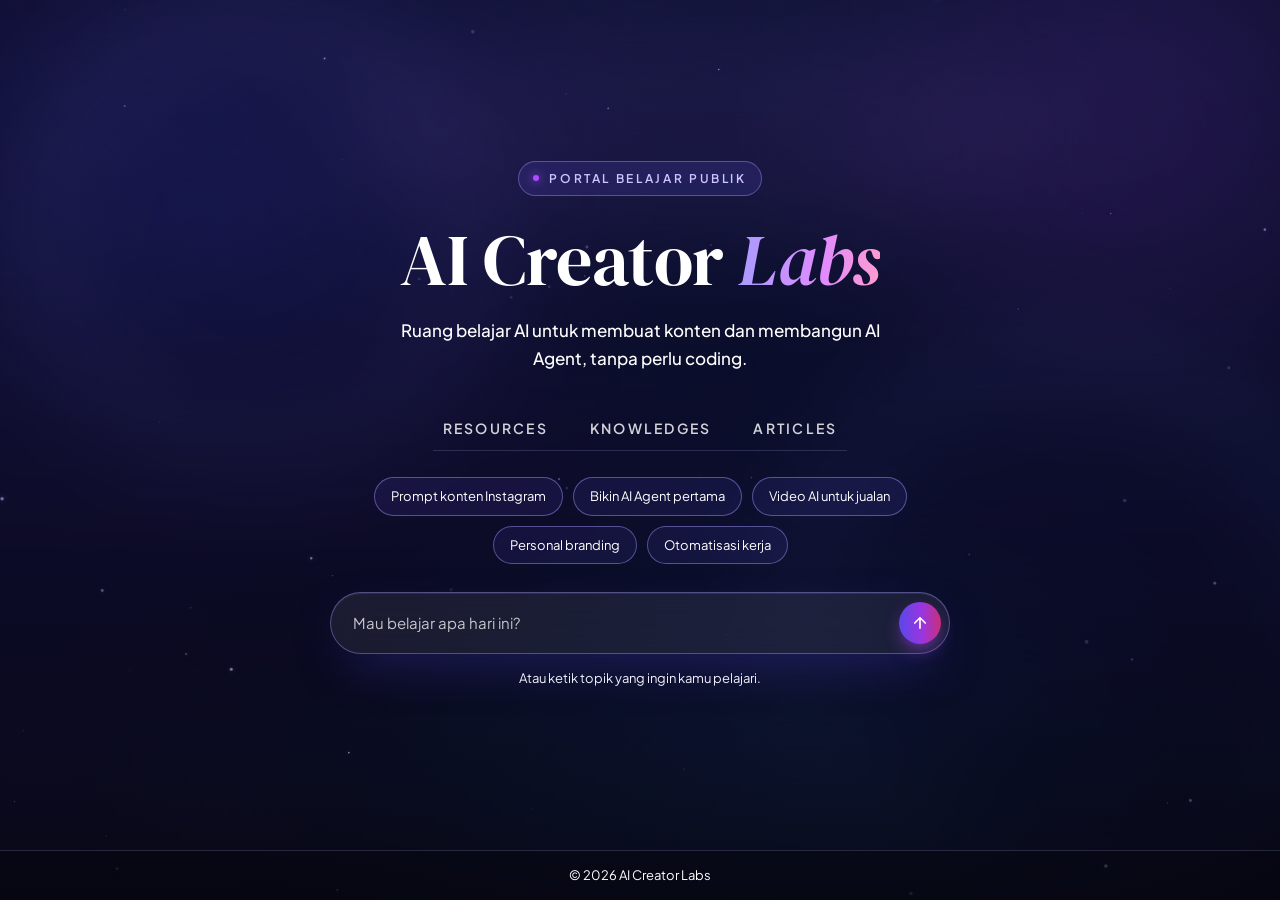
==== commit aafde8dd: "Update index.html" ====
--- a/index.html
+++ b/index.html
@@ -3,19 +3,37 @@
 <head>
 <meta charset="utf-8">
 <meta name="viewport" content="width=device-width, initial-scale=1">
-<title>AI Creator Labs — Tempat Belajar AI</title>
-<meta name="description" content="Portal belajar AI dari AI Creator Labs: resource, video pembelajaran, dan artikel untuk AI Content Creator dan AI Agent Builder.">
+<title>AI Creator Labs — Ruang Belajar AI</title>
+<meta name="description" content="Ruang belajar AI untuk membuat konten dan membangun AI Agent, tanpa perlu coding. Jelajahi resource, video, dan artikel dari AI Creator Labs.">
 <meta name="theme-color" content="#06070d">
+<meta property="og:type" content="website">
+<meta property="og:locale" content="id_ID">
+<meta property="og:site_name" content="AI Creator Labs">
+<meta property="og:title" content="AI Creator Labs — Ruang Belajar AI">
+<meta property="og:description" content="Ruang belajar AI untuk membuat konten dan membangun AI Agent, tanpa perlu coding.">
+<meta name="twitter:card" content="summary">
 <link rel="icon" href="data:image/svg+xml,%3Csvg xmlns='http://www.w3.org/2000/svg' viewBox='0 0 32 32'%3E%3Crect width='32' height='32' rx='9' fill='%23161a3a'/%3E%3Cpath d='M16 6l9 5v10l-9 5-9-5V11z' fill='none' stroke='%23a9a4ff' stroke-width='2'/%3E%3C/svg%3E">
 <link rel="preconnect" href="https://fonts.googleapis.com">
 <link rel="preconnect" href="https://fonts.gstatic.com" crossorigin>
-<link rel="stylesheet" href="https://fonts.googleapis.com/css2?family=Plus+Jakarta+Sans:wght@400;500;600;700;800&family=Newsreader:ital,opsz,wght@0,6..72,400;0,6..72,500;1,6..72,400;1,6..72,500&display=swap">
+<!-- Font lama (cadangan): family=Plus+Jakarta+Sans:wght@400;500;600;700;800&family=Newsreader:ital,opsz,wght@0,6..72,400;0,6..72,500;1,6..72,400;1,6..72,500 -->
+<link rel="stylesheet" href="https://fonts.googleapis.com/css2?family=DM+Serif+Display:ital@0;1&family=Plus+Jakarta+Sans:wght@400;500;600&display=swap">
 <link rel="stylesheet" href="styles.css">
 </head>
 <body data-route="home">
 
 <div class="bg" aria-hidden="true">
   <div class="bg-visual"></div>
+  <svg class="bg-shapes" viewBox="0 0 1200 800" preserveAspectRatio="xMidYMid slice" focusable="false">
+    <defs>
+      <filter id="soft" x="-20%" y="-20%" width="140%" height="140%"><feGaussianBlur stdDeviation="38"/></filter>
+    </defs>
+    <g filter="url(#soft)" fill="none">
+      <circle cx="260" cy="210" r="190" stroke="#7b6dff" stroke-width="46" opacity=".5"/>
+      <circle cx="980" cy="560" r="240" stroke="#4d7dff" stroke-width="54" opacity=".45"/>
+      <ellipse cx="640" cy="120" rx="320" ry="90" fill="#9a5bff" opacity=".35"/>
+      <ellipse cx="520" cy="720" rx="360" ry="100" fill="#3b5bd9" opacity=".4"/>
+    </g>
+  </svg>
   <div class="bg-overlay"></div>
   <canvas id="particles"></canvas>
 </div>
@@ -24,10 +42,10 @@
 
 <header class="topbar" id="topbar">
   <a class="back" href="#/" aria-label="Kembali ke beranda">
-    <svg width="16" height="16" viewBox="0 0 24 24" fill="none" stroke="currentColor" stroke-width="2" stroke-linecap="round" stroke-linejoin="round"><path d="M15 18l-6-6 6-6"/></svg>
+    <svg width="18" height="18" viewBox="0 0 24 24" fill="none" stroke="currentColor" stroke-width="2" stroke-linecap="round" stroke-linejoin="round" aria-hidden="true"><path d="M15 18l-6-6 6-6"/></svg>
     <span>Beranda</span>
   </a>
-  <a class="mini-brand" href="#/">AI Creator <em>Labs</em></a>
+  <a class="mini-brand" href="#/" aria-label="AI Creator Labs, ke beranda">AI Creator <em>Labs</em></a>
   <nav class="tabs" aria-label="Navigasi utama" data-nav="top">
     <a href="#/resources" data-route="resources">Resources</a>
     <a href="#/knowledges" data-route="knowledges">Knowledges</a>
@@ -41,12 +59,8 @@
   <section class="page" data-page="home">
     <div class="hero">
       <p class="eyebrow"><span class="dot"></span>Portal belajar publik</p>
-      <p class="brand">AI Creator <em>Labs</em></p>
-      <h1>
-        <span class="h1-a">Tempat Belajar AI</span>
-        <span class="h1-b">No #1 di Indonesia</span>
-      </h1>
-      <p class="sub">Kuasai pembuatan Content Creation, AI Agent, dan tingkatkan produktivitas bisnis dengan AI tanpa ribet coding.</p>
+      <h1 class="brand">AI Creator <em>Labs</em></h1>
+      <p class="sub">Ruang belajar AI untuk membuat konten dan membangun AI Agent, tanpa perlu coding.</p>
 
       <nav class="tabs hero-tabs" aria-label="Pilih jalur belajar" data-nav="hero">
         <a href="#/resources" data-route="resources">Resources</a>
@@ -57,158 +71,13 @@
       <ul class="chips" id="chips" aria-label="Topik populer"></ul>
 
       <form class="chat" id="chat" role="search" autocomplete="off">
-        <label class="sr" for="chat-input">Tanya atau cari materi belajar</label>
+        <label class="sr" for="chat-input">Ketik topik yang ingin kamu pelajari</label>
         <input id="chat-input" type="text" placeholder="Mau belajar apa hari ini?" maxlength="120">
         <button type="submit" aria-label="Cari materi">
-          <svg width="18" height="18" viewBox="0 0 24 24" fill="none" stroke="currentColor" stroke-width="2.2" stroke-linecap="round" stroke-linejoin="round"><path d="M12 19V5M5 12l7-7 7 7"/></svg>
+          <svg width="18" height="18" viewBox="0 0 24 24" fill="none" stroke="currentColor" stroke-width="2.2" stroke-linecap="round" stroke-linejoin="round" aria-hidden="true"><path d="M12 19V5M5 12l7-7 7 7"/></svg>
         </button>
       </form>
-      <p class="hint">Dari nol, tanpa coding. Pilih jalurmu di atas, atau ketik topik yang ingin kamu kuasai.</p>
-    </div>
-
-    <div class="long">
-
-      <section class="block intro">
-        <h2 class="big">Dari Nol Jadi <em>AI Creator</em> &amp; AI Agent Builder!</h2>
-        <p class="lead">Belajar Bikin Konten Pakai AI dan Bangun AI Agent Sendiri, Meski Kamu Masih Pemula!</p>
-        <p>Nggak perlu jago teknologi, nggak harus bisa coding, dan nggak perlu punya pengalaman sebelumnya.</p>
-        <p>Lewat satu program belajar yang praktis dan mudah dipahami, kamu akan belajar memanfaatkan Artificial Intelligence (AI) untuk membuat konten promosi, membangun personal branding, hingga membuat AI Agent yang bisa membantu pekerjaanmu secara lebih otomatis.</p>
-        <p class="strong">Saatnya bukan cuma jadi pengguna AI, tapi mulai jadi orang yang bisa memanfaatkan AI untuk menghasilkan sesuatu!</p>
-      </section>
-
-      <section class="block glass panel" aria-labelledby="s-today">
-        <h2 class="big" id="s-today">AI bukan lagi masa depan. <em>AI sudah jadi kebutuhan hari ini!</em></h2>
-        <p>Pernah merasa kesulitan membuat konten untuk promosi bisnis?</p>
-        <p>Bingung mencari ide postingan setiap hari?</p>
-        <p>Ingin punya personal branding, tetapi nggak tahu harus mulai dari mana?</p>
-        <p>Atau pernah melihat orang lain membuat video AI, gambar keren, bahkan robot AI yang bisa bekerja otomatis, sementara kamu masih bingung cara membuatnya?</p>
-        <p>Tenang, kamu nggak sendirian!</p>
-        <p>Sekarang teknologi AI berkembang sangat cepat. Banyak pekerjaan yang dulunya membutuhkan waktu berjam-jam, kini bisa dibantu dengan AI.</p>
-        <p>Kabar baiknya, kamu juga bisa mempelajarinya dari nol!</p>
-        <p>Di E-Course ini, kamu akan diajak belajar secara bertahap, mulai dari mengenal AI, membuat konten kreatif, sampai memahami cara membangun AI Agent.</p>
-        <p class="strong">Nggak harus pintar teknologi. Yang penting mau belajar dan praktik!</p>
-      </section>
-
-      <section class="block" aria-labelledby="s-learn">
-        <p class="eyebrow"><span class="dot"></span>Materi</p>
-        <h2 class="big" id="s-learn">Apa saja yang akan <em>kamu pelajari?</em></h2>
-        <div class="mods">
-          <article class="glass mod" style="--c:#a99bff">
-            <span class="num">01</span>
-            <h3>AI Content Creator</h3>
-            <p class="mod-lead">Belajar membuat berbagai jenis konten dengan bantuan AI.</p>
-            <ul class="ticks">
-              <li>Mengenal berbagai tools AI untuk kebutuhan konten.</li>
-              <li>Teknik membuat prompt yang efektif.</li>
-              <li>Membuat ide konten untuk media sosial.</li>
-              <li>Membuat caption dan copywriting promosi.</li>
-              <li>Membuat gambar dan desain menggunakan AI.</li>
-              <li>Membuat video menggunakan AI.</li>
-              <li>Membuat konten untuk Instagram, TikTok, Facebook, dan YouTube.</li>
-              <li>Membuat konten untuk jualan online dan personal branding.</li>
-              <li>Membantu menyusun strategi konten secara lebih praktis.</li>
-            </ul>
-          </article>
-          <article class="glass mod" style="--c:#7ea6ff">
-            <span class="num">02</span>
-            <h3>AI Agent Builder</h3>
-            <p class="mod-lead">Bukan cuma membuat konten, kamu juga akan mengenal teknologi AI Agent!</p>
-            <ul class="ticks">
-              <li>Mengenal apa itu AI Agent dan bagaimana cara kerjanya.</li>
-              <li>Memahami perbedaan AI Chatbot dan AI Agent.</li>
-              <li>Belajar membuat AI Agent dari dasar.</li>
-              <li>Mengenal tools untuk membangun AI Agent.</li>
-              <li>Membuat AI Agent sesuai kebutuhan.</li>
-              <li>Memahami instruksi dan workflow AI Agent.</li>
-              <li>Mengenal otomatisasi pekerjaan menggunakan AI.</li>
-              <li>Memanfaatkan AI Agent untuk membantu pekerjaan bisnis dan produktivitas.</li>
-            </ul>
-          </article>
-          <article class="glass mod" style="--c:#4ade9b">
-            <span class="num">03</span>
-            <h3>AI Productivity &amp; Business</h3>
-            <p class="mod-lead">Manfaatkan AI untuk membantu aktivitas sehari-hari dan pekerjaan bisnis.</p>
-            <ul class="ticks">
-              <li>Membantu riset ide bisnis dan konten.</li>
-              <li>Membuat materi promosi lebih cepat.</li>
-              <li>Membantu pekerjaan administratif.</li>
-              <li>Meningkatkan produktivitas kerja.</li>
-              <li>Menemukan peluang penggunaan AI untuk bisnis.</li>
-              <li>Mengembangkan ide layanan dan produk berbasis AI.</li>
-            </ul>
-          </article>
-        </div>
-      </section>
-
-      <section class="block" aria-labelledby="s-who">
-        <p class="eyebrow"><span class="dot"></span>Untuk siapa</p>
-        <h2 class="big" id="s-who">Siapa yang cocok <em>ikut e-course ini?</em></h2>
-        <p>Program ini cocok banget buat kamu yang:</p>
-        <ul class="who">
-          <li class="glass">Pemula yang ingin belajar AI dari nol.</li>
-          <li class="glass">Pelaku UMKM yang ingin mempromosikan bisnis secara online.</li>
-          <li class="glass">Content creator yang ingin membuat konten lebih praktis.</li>
-          <li class="glass">Affiliate marketer yang membutuhkan banyak ide konten promosi.</li>
-          <li class="glass">Digital marketer yang ingin meningkatkan skill.</li>
-          <li class="glass">Freelancer yang ingin menambah kemampuan baru.</li>
-          <li class="glass">Karyawan atau mahasiswa yang ingin meningkatkan produktivitas.</li>
-          <li class="glass">Pemilik bisnis yang ingin mulai mengenal otomatisasi.</li>
-          <li class="glass">Siapa pun yang ingin mengikuti perkembangan teknologi AI.</li>
-        </ul>
-        <p class="strong">Bahkan kalau selama ini kamu belum pernah menggunakan AI sekalipun, kamu tetap bisa mulai belajar di sini!</p>
-      </section>
-
-      <section class="block glass panel" aria-labelledby="s-why">
-        <h2 class="big" id="s-why">Kenapa kamu perlu <em>belajar AI sekarang?</em></h2>
-        <p>Bayangkan jika kamu bisa:</p>
-        <ul class="ticks">
-          <li>Membuat ide konten tanpa harus bingung setiap hari.</li>
-          <li>Membuat materi promosi dengan bantuan AI.</li>
-          <li>Mengembangkan personal branding secara konsisten.</li>
-          <li>Membuat gambar dan video tanpa harus menjadi desainer profesional.</li>
-          <li>Membangun AI Agent untuk membantu pekerjaan.</li>
-          <li>Menghemat waktu dalam mengerjakan berbagai tugas.</li>
-        </ul>
-        <p>AI bukan berarti menggantikan kreativitasmu.</p>
-        <p>Justru AI bisa menjadi partner untuk membantu kamu bekerja lebih cerdas, produktif, dan kreatif.</p>
-        <p class="strong">Jangan sampai hanya menjadi penonton ketika orang lain sudah mulai memanfaatkan teknologi ini!</p>
-      </section>
-
-      <section class="block" aria-labelledby="s-testi">
-        <p class="eyebrow"><span class="dot"></span>Testimoni</p>
-        <h2 class="big" id="s-testi">Apa kata <em>mereka?</em></h2>
-        <p class="note">Bagian ini dapat diisi dengan testimoni asli peserta setelah program berjalan.</p>
-        <div class="testi">
-          <button type="button" class="vcard" data-open="short" data-i="0" aria-label="Putar video testimoni 1">
-            <span class="vthumb" style="--h:235"><span class="play"><svg width="20" height="20" viewBox="0 0 24 24" fill="#fff"><path d="M8 5.5v13l11-6.5z"/></svg></span><span class="vname">Nama Peserta</span></span>
-            <span class="vcap">“[Masukkan pengalaman peserta setelah belajar membuat konten menggunakan AI.]”</span>
-          </button>
-          <button type="button" class="vcard" data-open="short" data-i="1" aria-label="Putar video testimoni 2">
-            <span class="vthumb" style="--h:265"><span class="play"><svg width="20" height="20" viewBox="0 0 24 24" fill="#fff"><path d="M8 5.5v13l11-6.5z"/></svg></span><span class="vname">Nama Peserta</span></span>
-            <span class="vcap">“[Masukkan pengalaman peserta ketika berhasil membuat AI Agent pertamanya.]”</span>
-          </button>
-          <button type="button" class="vcard" data-open="short" data-i="2" aria-label="Putar video testimoni 3">
-            <span class="vthumb" style="--h:295"><span class="play"><svg width="20" height="20" viewBox="0 0 24 24" fill="#fff"><path d="M8 5.5v13l11-6.5z"/></svg></span><span class="vname">Nama Peserta</span></span>
-            <span class="vcap">“[Masukkan pengalaman peserta tentang kemudahan mengikuti materi dari nol.]”</span>
-          </button>
-        </div>
-      </section>
-
-      <section class="block glass panel cta" aria-labelledby="s-cta">
-        <p class="eyebrow"><span class="dot"></span>Mulai perjalanan AI-mu hari ini!</p>
-        <p>Tidak perlu menunggu sampai kamu benar-benar paham teknologi.</p>
-        <p>Tidak perlu menunggu sampai punya peralatan mahal.</p>
-        <p>Tidak perlu menunggu sampai menjadi seorang ahli.</p>
-        <p>Mulailah dari hal sederhana. Pelajari satu skill baru. Praktikkan. Kembangkan kemampuanmu.</p>
-        <p>Karena peluang di era AI bukan hanya milik orang yang sudah ahli teknologi.</p>
-        <p class="strong">Peluang juga terbuka untuk siapa saja yang mau belajar dan beradaptasi!</p>
-        <h2 class="big" id="s-cta">Siap menjadi <em>AI Creator &amp; AI Agent Builder?</em></h2>
-        <p>Yuk, mulai belajar dari nol dan bangun skill masa depanmu sekarang!</p>
-        <!-- TODO: ganti href="#" dengan URL pendaftaran -->
-        <a class="btn" href="#" data-cta>Klik tombol daftar sekarang</a>
-        <p class="closing">Jangan cuma tahu tentang AI. Mulai gunakan AI untuk berkarya, membangun personal branding, dan mengembangkan bisnismu!</p>
-      </section>
-
+      <p class="hint">Atau ketik topik yang ingin kamu pelajari.</p>
     </div>
   </section>
 
@@ -216,17 +85,25 @@
   <section class="page" data-page="resources" hidden></section>
   <section class="page" data-page="knowledges" hidden></section>
   <section class="page" data-page="articles" hidden></section>
+
+  <section class="page" data-page="notfound" hidden>
+    <div class="wrap nf">
+      <p class="eyebrow"><span class="dot"></span>Error 404</p>
+      <h2 class="nf-title">Halaman <em>tidak ditemukan</em></h2>
+      <p class="nf-text">Alamat yang kamu buka tidak tersedia. Kembali ke beranda atau pilih salah satu jalur belajar di atas.</p>
+      <a class="btn" href="#/">Kembali ke beranda</a>
+    </div>
+  </section>
 </main>
 
 <footer class="foot">
   <span>© 2026 AI Creator Labs</span>
-  <span class="foot-note">Dari nol jadi AI Creator &amp; AI Agent Builder.</span>
 </footer>
 
 <dialog id="detail" aria-labelledby="detail-title">
   <div class="detail-inner">
     <button class="close" id="detail-close" aria-label="Tutup detail">
-      <svg width="18" height="18" viewBox="0 0 24 24" fill="none" stroke="currentColor" stroke-width="2" stroke-linecap="round"><path d="M6 6l12 12M18 6L6 18"/></svg>
+      <svg width="18" height="18" viewBox="0 0 24 24" fill="none" stroke="currentColor" stroke-width="2" stroke-linecap="round" aria-hidden="true"><path d="M6 6l12 12M18 6L6 18"/></svg>
     </button>
     <div id="detail-body"></div>
   </div>
--- a/styles.css
+++ b/styles.css
@@ -1,437 +1,459 @@
-:root{
-  --bg:#06070d;
-  --ink:#ffffff;
-  --muted:#ffffff;
-  --dim:#ffffff;
-  --line:rgba(188,194,255,.18);
-  --line-strong:rgba(188,194,255,.34);
-  --glass:rgba(255,255,255,.055);
-  --glass-hi:rgba(255,255,255,.09);
-  --accent:#aaa5ff;
-  --accent-2:#7ea6ff;
-  --shadow:0 10px 40px -12px rgba(2,3,20,.7), 0 1px 0 rgba(255,255,255,.06) inset;
-  --serif:"Newsreader", Georgia, "Times New Roman", serif;
-  --sans:"Plus Jakarta Sans", system-ui, -apple-system, "Segoe UI", Roboto, Arial, sans-serif;
-  --r:18px;
-}
-*{box-sizing:border-box;margin:0;padding:0}
-html{-webkit-text-size-adjust:100%;scroll-behavior:smooth}
-body{
-  background:var(--bg);color:var(--ink);font-family:var(--sans);
-  font-size:16px;line-height:1.6;min-height:100vh;min-height:100dvh;
-  display:flex;flex-direction:column;overflow-x:hidden;
-}
-a{color:inherit;text-decoration:none}
-button,input{font:inherit;color:inherit}
-ul{list-style:none}
-em{font-family:var(--serif);font-style:italic;font-weight:400}
-.sr{position:absolute;width:1px;height:1px;overflow:hidden;clip:rect(0 0 0 0);white-space:nowrap}
-.skip{position:absolute;left:12px;top:-60px;background:#fff;color:#000;padding:8px 14px;border-radius:8px;z-index:100}
-.skip:focus{top:12px}
-:focus-visible{outline:2px solid var(--accent);outline-offset:3px;border-radius:6px}
-
-/* ===== LATAR ===== */
-.bg{position:fixed;inset:0;z-index:-1;overflow:hidden;background:var(--bg)}
-.bg-visual{
-  position:absolute;inset:-12%;
-  background:
-    radial-gradient(40% 36% at 22% 28%, #3a3fc4 0%, transparent 70%),
-    radial-gradient(34% 40% at 80% 22%, #6a3fc0 0%, transparent 70%),
-    radial-gradient(46% 38% at 60% 82%, #2b5fd0 0%, transparent 72%),
-    radial-gradient(30% 30% at 12% 85%, #4a2f9a 0%, transparent 70%),
-    conic-gradient(from 210deg at 50% 55%, #10143a, #231a5c, #0d1c4d, #1b1450, #10143a);
-  filter:blur(70px) saturate(1.15);
-  opacity:.75;
-  animation:drift 40s ease-in-out infinite alternate;
-}
-.bg-overlay{
-  position:absolute;inset:0;
-  background:
-    linear-gradient(180deg, rgba(8,9,26,.55) 0%, rgba(10,10,32,.72) 55%, rgba(5,6,14,.92) 100%),
-    radial-gradient(80% 60% at 50% 0%, rgba(92,84,220,.22), transparent 70%);
-  mix-blend-mode:normal;
-}
-#particles{position:absolute;inset:0;width:100%;height:100%}
-@keyframes drift{from{transform:translate3d(-2%,-1%,0) scale(1)}to{transform:translate3d(2%,2%,0) scale(1.08)}}
-
-/* ===== TOPBAR (halaman isi) ===== */
-.topbar{
-  position:sticky;top:0;z-index:20;
-  display:none;align-items:center;justify-content:space-between;gap:16px;
-  padding:12px clamp(16px,4vw,40px);
-  background:rgba(8,9,22,.55);
-  -webkit-backdrop-filter:blur(18px);backdrop-filter:blur(18px);
-  border-bottom:1px solid var(--line);
-}
-body:not([data-route="home"]) .topbar{display:flex}
-.back{
-  display:inline-flex;align-items:center;gap:6px;
-  font-size:13px;font-weight:500;color:var(--muted);
-  padding:8px 14px 8px 10px;border:1px solid var(--line);border-radius:999px;
-  transition:color .2s,border-color .2s,background .2s;
-}
-.back:hover{color:var(--ink);border-color:var(--line-strong);background:var(--glass)}
-.mini-brand{font-family:var(--serif);font-size:20px;letter-spacing:.2px}
-.mini-brand:hover{color:#fff}
-
-/* ===== TABS ===== */
-.tabs{display:flex;align-items:center;justify-content:center;gap:clamp(16px,3vw,34px)}
-.tabs a{
-  position:relative;padding:8px 2px;
-  font-size:12px;font-weight:600;letter-spacing:.16em;text-transform:uppercase;
-  color:var(--muted);transition:color .2s;
-}
-.tabs a::after{
-  content:"";position:absolute;left:0;right:0;bottom:2px;height:1px;
-  background:var(--accent);transform:scaleX(0);transform-origin:center;transition:transform .25s;
-}
-.tabs a:hover{color:#ffffff}
-.tabs a:hover::after{transform:scaleX(.5);opacity:.6}
-.tabs a[aria-current="page"]{color:#fff}
-.tabs a[aria-current="page"]::after{transform:scaleX(1);opacity:1}
-
-/* ===== LAYOUT ===== */
-main{flex:1;width:100%;outline:none}
-.page[hidden]{display:none}
-.page{animation:fade .45s ease both}
-@keyframes fade{from{opacity:0;transform:translateY(8px)}to{opacity:1;transform:none}}
-
-.glass{
-  background:var(--glass);
-  border:1px solid var(--line);
-  border-radius:var(--r);
-  box-shadow:var(--shadow);
-  -webkit-backdrop-filter:blur(16px) saturate(1.2);
-  backdrop-filter:blur(16px) saturate(1.2);
-}
-
-/* ===== HERO ===== */
-.hero{
-  max-width:820px;margin:0 auto;
-  padding:clamp(56px,11vh,120px) 20px 48px;
-  display:flex;flex-direction:column;align-items:center;text-align:center;
-}
-.eyebrow{
-  display:inline-flex;align-items:center;gap:10px;
-  font-size:11px;font-weight:600;letter-spacing:.22em;text-transform:uppercase;color:var(--muted);
-  padding:7px 14px;border:1px solid var(--line);border-radius:999px;background:var(--glass);
-}
-.dot{width:6px;height:6px;border-radius:50%;background:var(--accent);box-shadow:0 0 10px var(--accent)}
-.brand{
-  margin-top:26px;font-family:var(--serif);font-weight:400;
-  font-size:clamp(40px,8vw,68px);line-height:1.05;letter-spacing:-.01em;
-}
-.brand em{color:#fff}
-h1{margin-top:22px;display:flex;flex-direction:column;gap:6px;font-weight:800;text-transform:uppercase}
-.h1-a{font-size:clamp(20px,4vw,32px);letter-spacing:.08em;line-height:1.2}
-.h1-b{
-  font-size:clamp(17px,3.2vw,26px);letter-spacing:.2em;line-height:1.3;
-  color:#fff;
-}
-.sub{margin-top:18px;max-width:560px;color:var(--muted);font-size:clamp(15px,2.2vw,17px);line-height:1.65}
-.hero-tabs{margin-top:34px;padding:0 6px;border-bottom:1px solid var(--line);flex-wrap:wrap}
-.hero-tabs a{padding:10px 2px 12px}
-
-.chips{margin-top:26px;display:flex;flex-wrap:wrap;gap:10px;justify-content:center;max-width:680px}
-.chips button{
-  background:rgba(255,255,255,.03);border:1px solid var(--line-strong);border-radius:999px;
-  padding:8px 16px;font-size:13px;color:#ffffff;cursor:pointer;
-  transition:background .2s,border-color .2s,color .2s,transform .2s;
-}
-.chips button:hover{background:var(--glass-hi);border-color:var(--accent);color:#fff;transform:translateY(-1px)}
-
-.chat{
-  margin-top:28px;width:100%;max-width:620px;
-  display:flex;align-items:center;gap:10px;
-  padding:8px 8px 8px 22px;border-radius:999px;
-  background:rgba(255,255,255,.07);border:1px solid var(--line-strong);
-  box-shadow:0 18px 50px -18px rgba(70,60,200,.55), 0 1px 0 rgba(255,255,255,.08) inset;
-  -webkit-backdrop-filter:blur(18px);backdrop-filter:blur(18px);
-  transition:border-color .2s, box-shadow .2s;
-}
-.chat:focus-within{border-color:var(--accent);box-shadow:0 18px 60px -16px rgba(110,100,255,.7)}
-.chat input{flex:1;min-width:0;background:none;border:0;outline:0;font-size:15px;padding:10px 0}
-.chat input::placeholder{color:rgba(255,255,255,.75)}
-.chat button{
-  flex:none;width:42px;height:42px;border-radius:50%;border:0;cursor:pointer;
-  display:grid;place-items:center;color:#0b0c20;
-  background:linear-gradient(135deg,#c4c1ff,#86a8ff);transition:transform .2s,filter .2s;
-}
-.chat button:hover{transform:scale(1.06);filter:brightness(1.08)}
-.hint{margin-top:14px;font-size:13px;color:var(--dim)}
-
-.pillars{
-  max-width:1040px;margin:0 auto;padding:24px 20px 72px;
-  display:grid;grid-template-columns:repeat(3,1fr);gap:18px;
-}
-.pillar{padding:26px 24px}
-.pillar .num{font-family:var(--serif);font-style:italic;color:#fff;font-size:15px}
-.pillar h3{margin:8px 0 8px;font-size:18px;font-weight:600}
-.pillar p{color:var(--muted);font-size:14.5px}
-
-/* ===== COPYWRITING PANJANG (beranda) ===== */
-.long{max-width:980px;margin:0 auto;padding:24px clamp(16px,4vw,40px) 80px;display:flex;flex-direction:column;gap:clamp(48px,8vw,88px)}
-.block{display:flex;flex-direction:column;gap:14px;color:var(--muted)}
-.block .eyebrow{align-self:flex-start}
-.block.intro{text-align:center;align-items:center;max-width:720px;margin:0 auto}
-.big{font-family:var(--serif);font-weight:400;font-size:clamp(28px,5vw,42px);line-height:1.15;color:var(--ink);letter-spacing:-.005em}
-.lead{font-size:clamp(17px,2.6vw,20px);color:#ffffff}
-.strong{color:var(--ink);font-weight:600}
-.panel{padding:clamp(24px,5vw,44px);gap:14px}
-.mods{display:grid;grid-template-columns:repeat(3,minmax(0,1fr));gap:18px;margin-top:10px}
-.mod{padding:26px 24px;display:flex;flex-direction:column;gap:10px}
-.mod .num{font-family:var(--serif);font-style:italic;color:#fff;font-size:15px}
-.mod h3{font-size:19px;font-weight:600;color:var(--ink)}
-.mod-lead{color:#ffffff;font-size:14.5px}
-.ticks{display:flex;flex-direction:column;gap:9px;margin-top:4px}
-.ticks li{position:relative;padding-left:24px;font-size:14.5px}
-.ticks li::before{content:"";position:absolute;left:3px;top:.55em;width:7px;height:7px;border-radius:50%;background:var(--accent);box-shadow:0 0 8px var(--accent)}
-.who{display:grid;grid-template-columns:repeat(2,minmax(0,1fr));gap:12px;margin:6px 0}
-.who li{padding:16px 18px 16px 48px;position:relative;font-size:14.5px;color:#ffffff}
-.who li::before{content:"✓";position:absolute;left:18px;top:14px;color:#fff;font-weight:700}
-.note{font-size:14px;color:var(--dim)}
-.testi{display:grid;grid-template-columns:repeat(3,minmax(0,1fr));gap:18px;margin-top:6px}
-.testi{max-width:880px}
-.vcard{display:flex;flex-direction:column;gap:12px;text-align:left;cursor:pointer;background:none;border:0;color:inherit;padding:0}
-.vthumb{
-  position:relative;display:block;aspect-ratio:9/16;border-radius:var(--r);overflow:hidden;
-  border:1px solid var(--line);box-shadow:var(--shadow);
-  background:
-    radial-gradient(70% 50% at 25% 15%, hsl(var(--h) 80% 55% / .75), transparent 70%),
-    radial-gradient(70% 50% at 80% 90%, hsl(calc(var(--h) + 40) 75% 45% / .7), transparent 70%),
-    #12143a;
-  transition:transform .25s,border-color .25s;
-}
-.vthumb::after{content:"";position:absolute;inset:0;background:linear-gradient(180deg,transparent 55%,rgba(5,6,20,.75))}
-.vcard:hover .vthumb{transform:translateY(-3px);border-color:var(--line-strong)}
-.vcard:hover .play{transform:translate(-50%,-50%) scale(1.1)}
-.vname{position:absolute;z-index:2;left:14px;bottom:12px;font-size:13px;font-weight:600;color:#fff}
-.vcap{font-family:var(--serif);font-style:italic;font-size:16px;line-height:1.45;color:#ffffff}
-.cta{align-items:flex-start}
-.cta .big{margin-top:10px}
-.cta .btn{margin-top:10px;text-decoration:none}
-.closing{margin-top:8px;color:var(--ink)}
-
-/* ===== HALAMAN ISI ===== */
-.wrap{max-width:1120px;margin:0 auto;padding:clamp(36px,7vh,72px) clamp(16px,4vw,40px) 72px}
-.page-head .eyebrow{margin-bottom:16px}
-.page-head h2{font-family:var(--serif);font-weight:400;font-size:clamp(34px,6vw,52px);line-height:1.1}
-.page-head h2 em{color:#fff}
-.page-head p{margin-top:12px;max-width:620px;color:var(--muted)}
-
-.toolbar{margin:30px 0 24px;display:flex;flex-wrap:wrap;gap:14px;align-items:center;justify-content:space-between}
-.search{
-  display:flex;align-items:center;gap:10px;min-width:0;flex:1 1 260px;max-width:380px;
-  padding:0 16px;height:44px;border-radius:999px;
-  background:var(--glass);border:1px solid var(--line);
-}
-.search:focus-within{border-color:var(--accent)}
-.search svg{flex:none;color:var(--dim)}
-.search input{flex:1;min-width:0;background:none;border:0;outline:0;font-size:14px}
-.search input::placeholder{color:rgba(255,255,255,.75)}
-.filters{display:flex;flex-wrap:wrap;gap:8px}
-.pill{
-  background:transparent;border:1px solid var(--line);border-radius:999px;
-  padding:7px 14px;font-size:12.5px;color:var(--muted);cursor:pointer;
-  transition:all .2s;
-}
-.pill:hover{color:#fff;border-color:var(--line-strong);background:var(--glass)}
-.pill[aria-pressed="true"]{color:#fff;border-color:var(--accent);background:rgba(170,165,255,.16)}
-
-.grid{display:grid;grid-template-columns:repeat(3,minmax(0,1fr));gap:18px}
-.card{
-  display:flex;flex-direction:column;text-align:left;padding:22px;cursor:pointer;
-  width:100%;color:inherit;
-  transition:transform .25s,border-color .25s,background .25s;
-}
-.card:hover{transform:translateY(-3px);border-color:var(--line-strong);background:var(--glass-hi)}
-.tag{
-  align-self:flex-start;font-size:11px;font-weight:600;letter-spacing:.12em;text-transform:uppercase;
-  color:#fff;padding:4px 10px;border:1px solid rgba(170,165,255,.35);border-radius:999px;
-}
-.card h3{margin:14px 0 8px;font-size:18px;font-weight:600;line-height:1.35}
-.card p{color:var(--muted);font-size:14.5px;flex:1}
-.more{margin-top:18px;font-size:13px;font-weight:500;color:#ffffff;display:inline-flex;align-items:center;gap:6px}
-.card:hover .more{color:#fff}
-
-.thumb{
-  position:relative;aspect-ratio:16/9;border-radius:12px;overflow:hidden;margin-bottom:16px;
-  background:
-    radial-gradient(60% 80% at 20% 20%, hsl(var(--h) 80% 55% / .75), transparent 70%),
-    radial-gradient(60% 80% at 85% 90%, hsl(calc(var(--h) + 40) 75% 45% / .7), transparent 70%),
-    #12143a;
-  border:1px solid var(--line);
-}
-.thumb::after{content:"";position:absolute;inset:0;background:linear-gradient(180deg,transparent 40%,rgba(5,6,20,.6))}
-.play{
-  position:absolute;z-index:2;left:50%;top:50%;transform:translate(-50%,-50%);
-  width:52px;height:52px;border-radius:50%;display:grid;place-items:center;
-  background:rgba(255,255,255,.16);border:1px solid rgba(255,255,255,.4);
-  -webkit-backdrop-filter:blur(8px);backdrop-filter:blur(8px);transition:transform .25s;
-}
-.card:hover .play{transform:translate(-50%,-50%) scale(1.1)}
-.dur{
-  position:absolute;z-index:2;right:10px;bottom:10px;font-size:12px;font-weight:600;
-  padding:3px 8px;border-radius:6px;background:rgba(5,6,20,.7);font-variant-numeric:tabular-nums;
-}
-.meta{font-size:12.5px;color:var(--dim);margin-top:14px}
-
-/* Articles */
-.tagbar{margin:30px 0 22px;display:flex;flex-wrap:wrap;gap:10px}
-.tagbar .pill{padding:9px 18px;font-size:13px}
-.tagbar .count{opacity:.6;margin-left:6px}
-.list{display:flex;flex-direction:column;gap:14px}
-.row{
-  display:flex;align-items:center;gap:20px;padding:22px 24px;text-align:left;cursor:pointer;width:100%;color:inherit;
-  transition:transform .25s,border-color .25s,background .25s;
-}
-.row:hover{transform:translateX(4px);border-color:var(--line-strong);background:var(--glass-hi)}
-.row .body{flex:1;min-width:0}
-.row h3{font-size:18px;font-weight:600;line-height:1.35}
-.row p{margin-top:6px;color:var(--muted);font-size:14.5px}
-.row .meta{margin-top:10px}
-.row .arrow{flex:none;color:#fff}
-
-.empty{padding:40px 24px;text-align:center;color:var(--muted)}
-.empty button{margin-top:14px}
-.qnote{margin:-6px 0 20px;font-size:13.5px;color:var(--muted)}
-.qnote button{margin-left:8px}
-
-/* ===== DETAIL ===== */
-dialog{
-  margin:auto;border:1px solid var(--line-strong);border-radius:22px;padding:0;
-  width:min(620px,calc(100vw - 28px));max-height:calc(100dvh - 40px);
-  background:rgba(14,15,40,.88);color:var(--ink);
-  -webkit-backdrop-filter:blur(24px);backdrop-filter:blur(24px);
-  box-shadow:0 30px 90px -20px rgba(0,0,10,.9);
-}
-dialog::backdrop{background:rgba(3,4,14,.7);-webkit-backdrop-filter:blur(4px);backdrop-filter:blur(4px)}
-dialog[open]{animation:pop .25s ease both}
-@keyframes pop{from{opacity:0;transform:translateY(12px) scale(.98)}to{opacity:1;transform:none}}
-.detail-inner{position:relative;padding:30px clamp(20px,4vw,34px) 32px;overflow-y:auto;max-height:calc(100dvh - 42px)}
-.close{
-  position:absolute;right:14px;top:14px;width:36px;height:36px;border-radius:50%;
-  display:grid;place-items:center;background:var(--glass);border:1px solid var(--line);cursor:pointer;
-  transition:background .2s;z-index:2;
-}
-.close:hover{background:var(--glass-hi)}
-#detail-body h3{margin:14px 40px 10px 0;font-family:var(--serif);font-weight:400;font-size:clamp(26px,5vw,34px);line-height:1.15}
-#detail-body .lead{color:var(--muted)}
-#detail-body h4{margin:22px 0 10px;font-size:12px;font-weight:600;letter-spacing:.16em;text-transform:uppercase;color:var(--dim)}
-#detail-body ul{display:flex;flex-direction:column;gap:10px}
-#detail-body li{position:relative;padding-left:22px;color:#ffffff;font-size:15px}
-#detail-body li::before{content:"";position:absolute;left:2px;top:.62em;width:8px;height:8px;border-radius:50%;background:var(--accent)}
-#detail-body .thumb{margin:6px 0 0}
-video.short{display:block;width:100%;max-height:60vh;border-radius:12px;background:#000;margin-top:6px}
-.btn{
-  margin-top:26px;display:inline-flex;align-items:center;gap:8px;cursor:pointer;
-  padding:11px 22px;border-radius:999px;border:1px solid var(--accent);
-  background:rgba(170,165,255,.16);color:#fff;font-size:14px;font-weight:500;transition:background .2s;
-}
-.btn:hover{background:rgba(170,165,255,.3)}
-.btn.ghost{border-color:var(--line-strong);background:transparent;margin-top:14px;padding:8px 18px;font-size:13px}
-
-/* ===== FOOTER ===== */
-.foot{
-  display:flex;flex-wrap:wrap;gap:8px 24px;justify-content:space-between;
-  padding:22px clamp(16px,4vw,40px);border-top:1px solid var(--line);
-  font-size:13px;color:var(--dim);background:rgba(6,7,16,.5);
-}
-
-/* ===== RESPONSIF ===== */
-@media (max-width:960px){
-  .grid{grid-template-columns:repeat(2,minmax(0,1fr))}
-  .mods{grid-template-columns:1fr}
-}
-@media (max-width:640px){
-  .who{grid-template-columns:1fr}
-  .testi{grid-template-columns:1fr;max-width:260px;margin-inline:auto}
-}
-@media (max-width:640px){
-  .grid{grid-template-columns:1fr}
-  .topbar{flex-wrap:wrap;justify-content:space-between;row-gap:6px}
-  .mini-brand{display:none}
-  .topbar .tabs{gap:16px;flex-basis:100%;justify-content:space-between}
-  .tabs a{font-size:11.5px;letter-spacing:.12em}
-  .hero{padding-top:44px}
-  .hero-tabs{gap:18px}
-  .chat{padding-left:16px}
-  .row{padding:18px;gap:12px}
-  .row .arrow{display:none}
-  .search{max-width:none;flex-basis:100%}
-}
-@media (max-width:360px){
-  .tabs a{font-size:10.5px;letter-spacing:.08em}
-  .topbar .tabs{gap:12px}
-}
-@media (prefers-reduced-motion:reduce){
-  *,*::before,*::after{animation:none!important;transition:none!important}
-  html{scroll-behavior:auto}
-}
-@supports not ((backdrop-filter:blur(1px)) or (-webkit-backdrop-filter:blur(1px))){
-  .glass,dialog,.topbar{background:rgba(20,22,52,.9)}
-}
-
-/* ===== WARNA AKSEN (referensi) ===== */
-:root{
-  --g1:#6d5cff; --g2:#b04bff; --g3:#ff5fa2;
-  --grad:linear-gradient(90deg,#6d5cff,#b04bff 55%,#ff5fa2);
-  --grad-text:linear-gradient(90deg,#a99bff,#e08bff 60%,#ff9bd0);
-  --green:#4ade9b;
-}
-/* kata aksen italic berwarna gradasi */
-.big em,.page-head h2 em,.brand em,.mini-brand em{
-  background:var(--grad-text);-webkit-background-clip:text;background-clip:text;
-  color:transparent;-webkit-text-fill-color:transparent;
-  -webkit-box-decoration-break:clone;box-decoration-break:clone;
-}
-/* label kecil berwarna */
-.eyebrow{color:#cfc6ff;border-color:rgba(169,155,255,.4);background:rgba(109,92,255,.14)}
-.dot{background:#b04bff;box-shadow:0 0 10px #b04bff}
-.tag{color:#d9d2ff;border-color:rgba(169,155,255,.5);background:rgba(109,92,255,.16)}
-.h1-b{background:var(--grad-text);-webkit-background-clip:text;background-clip:text;color:transparent;-webkit-text-fill-color:transparent}
-/* tab */
-.tabs a:hover{color:#d9d2ff}
-.tabs a::after{background:var(--grad);height:2px}
-.tabs a[aria-current="page"]{color:#fff}
-/* tombol berwarna */
-.btn,.cta .btn{
-  background:var(--grad);border:0;color:#fff;font-weight:700;letter-spacing:.06em;text-transform:uppercase;font-size:13px;
-  padding:14px 30px;box-shadow:0 12px 30px -10px rgba(176,75,255,.8);transition:transform .2s,box-shadow .2s,filter .2s;
-}
-.btn:hover,.cta .btn:hover{background:var(--grad);transform:translateY(-2px);filter:brightness(1.1);box-shadow:0 16px 36px -10px rgba(255,95,162,.7)}
-.btn.ghost{background:transparent;border:1px solid rgba(169,155,255,.55);box-shadow:none;text-transform:none;letter-spacing:0;font-weight:500;font-size:13px;padding:9px 20px}
-.btn.ghost:hover{background:rgba(109,92,255,.25);box-shadow:none}
-.chat button{background:var(--grad);color:#fff;box-shadow:0 8px 20px -6px rgba(176,75,255,.8)}
-.chat{border-color:rgba(169,155,255,.4)}
-.chips button{border-color:rgba(169,155,255,.45);background:rgba(109,92,255,.1)}
-.chips button:hover{background:var(--grad);border-color:transparent;color:#fff}
-.pill{border-color:rgba(169,155,255,.35)}
-.pill:hover{background:rgba(109,92,255,.2);border-color:#a99bff}
-.pill[aria-pressed="true"]{background:var(--grad);border-color:transparent;color:#fff;box-shadow:0 8px 22px -8px rgba(176,75,255,.8)}
-.back:hover{border-color:#a99bff;background:rgba(109,92,255,.2)}
-.more{color:#d9d2ff}
-.row .arrow{color:#e08bff}
-.card:hover,.row:hover{border-color:rgba(176,75,255,.6)}
-/* kartu modul berwarna */
-.mod{border-top:2px solid var(--c);background:linear-gradient(180deg,color-mix(in srgb,var(--c) 14%,transparent),var(--glass) 40%)}
-.mod .num{display:inline-grid;place-items:center;width:36px;height:36px;border-radius:10px;font-style:normal;font-family:var(--sans);font-weight:700;font-size:13px;color:var(--c);background:color-mix(in srgb,var(--c) 18%,transparent);border:1px solid color-mix(in srgb,var(--c) 45%,transparent)}
-.mod .ticks li::before{background:var(--c);box-shadow:0 0 8px var(--c)}
-.who li::before{color:var(--green)}
-.who li{border-color:rgba(74,222,155,.22)}
-.panel{border-color:rgba(169,155,255,.28);background:linear-gradient(160deg,rgba(109,92,255,.16),rgba(255,255,255,.04) 55%,rgba(255,95,162,.08))}
-.cta{border-color:rgba(176,75,255,.45)}
-.vname{color:#fff}
+/* Font cadangan, disetel dari hasil ukur terhadap font web (size-adjust + override metrik vertikal) */
+@font-face{font-family:"PJS Fallback";font-weight:400;src:local("Arial"),local("Helvetica");size-adjust:104%;ascent-override:100%;descent-override:21.2%;line-gap-override:0%}
+@font-face{font-family:"PJS Fallback";font-weight:500;src:local("Arial"),local("Helvetica");size-adjust:105.9%;ascent-override:98.2%;descent-override:20.8%;line-gap-override:0%}
+@font-face{font-family:"PJS Fallback";font-weight:600;src:local("Arial Bold"),local("Arial-BoldMT"),local("Helvetica Bold");size-adjust:100.8%;ascent-override:103.2%;descent-override:21.8%;line-gap-override:0%}
+@font-face{font-family:"DM Serif Fallback";font-style:normal;src:local("Georgia");size-adjust:99.6%;ascent-override:104.4%;descent-override:34.1%;line-gap-override:0%}
+@font-face{font-family:"DM Serif Fallback";font-style:italic;src:local("Georgia Italic"),local("Georgia-Italic");size-adjust:93.7%;ascent-override:111%;descent-override:36.3%;line-gap-override:0%}
+:root{
+  --bg:#06070d;
+  --ink:#ffffff;
+  --muted:#ffffff;
+  --dim:#ffffff;
+  --line:rgba(188,194,255,.18);
+  --line-strong:rgba(188,194,255,.34);
+  --glass:rgba(255,255,255,.055);
+  --glass-hi:rgba(255,255,255,.09);
+  --accent:#aaa5ff;
+  --accent-2:#7ea6ff;
+  --shadow:0 10px 40px -12px rgba(2,3,20,.7), 0 1px 0 rgba(255,255,255,.06) inset;
+  --font-heading:"DM Serif Display","DM Serif Fallback",Georgia,"Times New Roman",serif; /* font lama: "Newsreader", Georgia, "Times New Roman", serif */
+  --font-body:"Plus Jakarta Sans","PJS Fallback", system-ui, -apple-system, "Segoe UI", Roboto, Arial, sans-serif;
+  --r:18px;
+}
+*{box-sizing:border-box;margin:0;padding:0}
+html{-webkit-text-size-adjust:100%;scroll-behavior:smooth}
+body{
+  background:var(--bg);color:var(--ink);font-family:var(--font-body);
+  font-size:16px;line-height:1.6;min-height:100vh;min-height:100dvh;
+  display:flex;flex-direction:column;overflow-x:hidden;
+}
+a{color:inherit;text-decoration:none}
+button,input{font:inherit;color:inherit}
+ul{list-style:none}
+em{font-family:var(--font-heading);font-style:italic;font-weight:400}
+.sr{position:absolute;width:1px;height:1px;overflow:hidden;clip:rect(0 0 0 0);white-space:nowrap}
+.skip{position:absolute;left:12px;top:-60px;background:#fff;color:#000;padding:8px 14px;border-radius:8px;z-index:100}
+.skip:focus{top:12px}
+:focus-visible{outline:2px solid var(--accent);outline-offset:3px;border-radius:6px}
+
+/* ===== LATAR ===== */
+.bg{position:fixed;inset:0;z-index:-1;overflow:hidden;background:var(--bg)}
+.bg-visual{
+  position:absolute;inset:-12%;
+  background:
+    radial-gradient(40% 36% at 22% 28%, #3a3fc4 0%, transparent 70%),
+    radial-gradient(34% 40% at 80% 22%, #6a3fc0 0%, transparent 70%),
+    radial-gradient(46% 38% at 60% 82%, #2b5fd0 0%, transparent 72%),
+    radial-gradient(30% 30% at 12% 85%, #4a2f9a 0%, transparent 70%),
+    conic-gradient(from 210deg at 50% 55%, #10143a, #231a5c, #0d1c4d, #1b1450, #10143a);
+  filter:blur(70px) saturate(1.15);
+  opacity:.75;
+  animation:drift 40s ease-in-out infinite alternate;
+}
+.bg-overlay{
+  position:absolute;inset:0;
+  background:
+    linear-gradient(180deg, rgba(8,9,26,.55) 0%, rgba(10,10,32,.72) 55%, rgba(5,6,14,.92) 100%),
+    radial-gradient(80% 60% at 50% 0%, rgba(92,84,220,.22), transparent 70%);
+  mix-blend-mode:normal;
+}
+#particles{position:absolute;inset:0;width:100%;height:100%}
+@keyframes drift{from{transform:translate3d(-2%,-1%,0) scale(1)}to{transform:translate3d(2%,2%,0) scale(1.08)}}
+
+/* ===== TOPBAR (halaman isi) ===== */
+.topbar{
+  position:sticky;top:0;z-index:20;
+  display:none;align-items:center;justify-content:space-between;gap:16px;
+  padding:12px clamp(16px,4vw,40px);
+  background:rgba(8,9,22,.55);
+  -webkit-backdrop-filter:blur(18px);backdrop-filter:blur(18px);
+  border-bottom:1px solid var(--line);
+}
+body:not([data-route="home"]) .topbar{display:flex}
+.back{
+  display:inline-flex;align-items:center;gap:6px;
+  font-size:13px;font-weight:500;color:var(--muted);
+  padding:8px 14px 8px 10px;border:1px solid var(--line);border-radius:999px;
+  transition:color .2s,border-color .2s,background .2s;
+}
+.back:hover{color:var(--ink);border-color:var(--line-strong);background:var(--glass)}
+.mini-brand{font-family:var(--font-heading);font-size:20px;letter-spacing:.2px}
+.mini-brand:hover{color:#fff}
+
+/* ===== TABS ===== */
+.tabs{display:flex;align-items:center;justify-content:center;gap:clamp(16px,3vw,34px)}
+.tabs a{
+  position:relative;padding:8px 2px;
+  font-size:12px;font-weight:600;letter-spacing:.16em;text-transform:uppercase;
+  color:var(--muted);transition:color .2s;
+}
+.tabs a::after{
+  content:"";position:absolute;left:0;right:0;bottom:2px;height:1px;
+  background:var(--accent);transform:scaleX(0);transform-origin:center;transition:transform .25s;
+}
+.tabs a:hover{color:#ffffff}
+.tabs a:hover::after{transform:scaleX(.5);opacity:.6}
+.tabs a[aria-current="page"]{color:#fff}
+.tabs a[aria-current="page"]::after{transform:scaleX(1);opacity:1}
+
+/* ===== LAYOUT ===== */
+main{flex:1;width:100%;outline:none}
+.page[hidden]{display:none}
+.page{animation:fade .45s ease both}
+@keyframes fade{from{opacity:0;transform:translateY(8px)}to{opacity:1;transform:none}}
+
+.glass{
+  background:var(--glass);
+  border:1px solid var(--line);
+  border-radius:var(--r);
+  box-shadow:var(--shadow);
+  -webkit-backdrop-filter:blur(16px) saturate(1.2);
+  backdrop-filter:blur(16px) saturate(1.2);
+}
+
+/* ===== HERO ===== */
+.hero{
+  max-width:820px;margin:0 auto;
+  padding:clamp(56px,11vh,120px) 20px 48px;
+  display:flex;flex-direction:column;align-items:center;text-align:center;
+}
+.eyebrow{
+  display:inline-flex;align-items:center;gap:10px;
+  font-size:12px;font-weight:600;letter-spacing:.22em;text-transform:uppercase;color:var(--muted);
+  padding:7px 14px;border:1px solid var(--line);border-radius:999px;background:var(--glass);
+}
+.dot{width:6px;height:6px;border-radius:50%;background:var(--accent);box-shadow:0 0 10px var(--accent)}
+.brand{
+  margin-top:26px;font-family:var(--font-heading);font-weight:400;
+  font-size:clamp(40px,8vw,68px);line-height:1.05;letter-spacing:-.01em;
+}
+.brand em{color:#fff}
+h1{margin-top:22px;display:flex;flex-direction:column;gap:6px;font-weight:400;text-transform:uppercase}
+.sub{margin-top:18px;max-width:560px;color:var(--muted);font-size:clamp(15px,2.2vw,17px);font-weight:500;line-height:1.65}
+.hero-tabs{margin-top:34px;padding:0 6px;border-bottom:1px solid var(--line);flex-wrap:wrap}
+.hero-tabs a{padding:10px 2px 12px}
+
+.chips{margin-top:26px;display:flex;flex-wrap:wrap;gap:10px;justify-content:center;max-width:680px}
+.chips button{
+  background:rgba(255,255,255,.03);border:1px solid var(--line-strong);border-radius:999px;
+  padding:8px 16px;font-size:13px;color:#ffffff;cursor:pointer;
+  transition:background .2s,border-color .2s,color .2s,transform .2s;
+}
+.chips button:hover{background:var(--glass-hi);border-color:var(--accent);color:#fff;transform:translateY(-1px)}
+
+.chat{
+  margin-top:28px;width:100%;max-width:620px;
+  display:flex;align-items:center;gap:10px;
+  padding:8px 8px 8px 22px;border-radius:999px;
+  background:rgba(255,255,255,.07);border:1px solid var(--line-strong);
+  box-shadow:0 18px 50px -18px rgba(70,60,200,.55), 0 1px 0 rgba(255,255,255,.08) inset;
+  -webkit-backdrop-filter:blur(18px);backdrop-filter:blur(18px);
+  transition:border-color .2s, box-shadow .2s;
+}
+.chat:focus-within{border-color:var(--accent);box-shadow:0 18px 60px -16px rgba(110,100,255,.7)}
+.chat input{flex:1;min-width:0;background:none;border:0;outline:0;font-size:15px;padding:10px 0}
+.chat input::placeholder{color:rgba(255,255,255,.75)}
+.chat button{
+  flex:none;width:42px;height:42px;border-radius:50%;border:0;cursor:pointer;
+  display:grid;place-items:center;color:#0b0c20;
+  background:linear-gradient(135deg,#c4c1ff,#86a8ff);transition:transform .2s,filter .2s;
+}
+.chat button:hover{transform:scale(1.06);filter:brightness(1.08)}
+.hint{margin-top:14px;font-size:13px;color:var(--dim)}
+
+.lead{font-size:clamp(17px,2.6vw,20px);font-weight:500;color:#ffffff}
+
+/* ===== HALAMAN ISI ===== */
+.wrap{max-width:1120px;margin:0 auto;padding:clamp(36px,7vh,72px) clamp(16px,4vw,40px) 72px}
+.page-head .eyebrow{margin-bottom:16px}
+.page-head h2{font-family:var(--font-heading);font-weight:400;font-size:clamp(34px,6vw,52px);line-height:1.1}
+.page-head h2 em{color:#fff}
+.page-head p{margin-top:12px;max-width:620px;color:var(--muted);font-weight:500}
+
+.search{
+  display:flex;align-items:center;gap:10px;min-width:0;flex:1 1 260px;max-width:380px;
+  padding:0 16px;height:44px;border-radius:999px;
+  background:var(--glass);border:1px solid var(--line);
+}
+.search:focus-within{border-color:var(--accent)}
+.search svg{flex:none;color:var(--dim)}
+.search input{flex:1;min-width:0;background:none;border:0;outline:0;font-size:14px}
+.search input::placeholder{color:rgba(255,255,255,.75)}
+.pill{
+  background:transparent;border:1px solid var(--line);border-radius:999px;
+  padding:7px 14px;font-size:13px;color:var(--muted);cursor:pointer;
+  transition:all .2s;
+}
+.pill:hover{color:#fff;border-color:var(--line-strong);background:var(--glass)}
+.pill[aria-pressed="true"]{color:#fff;border-color:var(--accent);background:rgba(170,165,255,.16)}
+
+.grid{display:grid;grid-template-columns:repeat(3,minmax(0,1fr));gap:18px}
+.card{
+  display:flex;flex-direction:column;text-align:left;padding:22px;cursor:pointer;
+  width:100%;color:inherit;
+  transition:transform .25s,border-color .25s,background .25s;
+}
+.card:hover{transform:translateY(-3px);border-color:var(--line-strong);background:var(--glass-hi)}
+.tag{
+  align-self:flex-start;font-size:12px;font-weight:600;letter-spacing:.12em;text-transform:uppercase;
+  color:#fff;padding:4px 10px;border:1px solid rgba(170,165,255,.35);border-radius:999px;
+}
+.card h3{margin:14px 0 8px;font-size:18px;font-weight:600;line-height:1.35}
+.card p{color:var(--muted);font-size:15px;font-weight:500;flex:1}
+.more{margin-top:18px;font-size:13px;font-weight:500;color:#ffffff;display:inline-flex;align-items:center;gap:6px}
+.card:hover .more{color:#fff}
+
+.thumb{
+  position:relative;aspect-ratio:16/9;border-radius:12px;overflow:hidden;margin-bottom:16px;
+  background:
+    radial-gradient(60% 80% at 20% 20%, hsl(var(--h) 80% 55% / .75), transparent 70%),
+    radial-gradient(60% 80% at 85% 90%, hsl(calc(var(--h) + 40) 75% 45% / .7), transparent 70%),
+    #12143a;
+  border:1px solid var(--line);
+}
+.thumb::after{content:"";position:absolute;inset:0;background:linear-gradient(180deg,transparent 40%,rgba(5,6,20,.6))}
+.play{
+  position:absolute;z-index:2;left:50%;top:50%;transform:translate(-50%,-50%);
+  width:52px;height:52px;border-radius:50%;display:grid;place-items:center;
+  background:rgba(255,255,255,.16);border:1px solid rgba(255,255,255,.4);
+  -webkit-backdrop-filter:blur(8px);backdrop-filter:blur(8px);transition:transform .25s;
+}
+.card:hover .play{transform:translate(-50%,-50%) scale(1.1)}
+.dur{
+  position:absolute;z-index:2;right:10px;bottom:10px;font-size:12px;font-weight:600;
+  padding:3px 8px;border-radius:6px;background:rgba(5,6,20,.7);font-variant-numeric:tabular-nums;
+}
+.meta{font-size:13px;color:var(--dim);margin-top:14px}
+
+/* Articles */
+.list{display:flex;flex-direction:column;gap:14px}
+.row{
+  display:flex;align-items:center;gap:20px;padding:22px 24px;text-align:left;cursor:pointer;width:100%;color:inherit;
+  transition:transform .25s,border-color .25s,background .25s;
+}
+.row:hover{transform:translateX(4px);border-color:var(--line-strong);background:var(--glass-hi)}
+.row .body{flex:1;min-width:0}
+.row h3{font-size:18px;font-weight:600;line-height:1.35}
+.row p{margin-top:6px;color:var(--muted);font-size:15px;font-weight:500}
+.row .meta{margin-top:10px}
+.row .arrow{flex:none;color:#fff}
+
+.empty{padding:40px 24px;text-align:center;color:var(--muted)}
+.empty button{margin-top:14px}
+
+/* ===== DETAIL ===== */
+dialog{
+  margin:auto;border:1px solid var(--line-strong);border-radius:22px;padding:0;
+  width:min(620px,calc(100vw - 28px));max-height:calc(100dvh - 40px);
+  background:rgba(14,15,40,.88);color:var(--ink);
+  -webkit-backdrop-filter:blur(24px);backdrop-filter:blur(24px);
+  box-shadow:0 30px 90px -20px rgba(0,0,10,.9);
+}
+dialog::backdrop{background:rgba(3,4,14,.7);-webkit-backdrop-filter:blur(4px);backdrop-filter:blur(4px)}
+dialog[open]{animation:pop .25s ease both}
+@keyframes pop{from{opacity:0;transform:translateY(12px) scale(.98)}to{opacity:1;transform:none}}
+.detail-inner{position:relative;padding:30px clamp(20px,4vw,34px) 32px;overflow-y:auto;max-height:calc(100dvh - 42px)}
+.close{
+  position:absolute;right:14px;top:14px;width:36px;height:36px;border-radius:50%;
+  display:grid;place-items:center;background:var(--glass);border:1px solid var(--line);cursor:pointer;
+  transition:background .2s;z-index:2;
+}
+.close:hover{background:var(--glass-hi)}
+#detail-body h3{margin:14px 40px 10px 0;font-family:var(--font-heading);font-weight:400;font-size:clamp(26px,5vw,34px);line-height:1.15}
+#detail-body .lead{color:var(--muted)}
+#detail-body h4{margin:22px 0 10px;font-size:12px;font-weight:600;letter-spacing:.16em;text-transform:uppercase;color:var(--dim)}
+#detail-body ul{display:flex;flex-direction:column;gap:10px}
+#detail-body li{position:relative;padding-left:22px;color:#ffffff;font-size:15px;font-weight:500}
+#detail-body li::before{content:"";position:absolute;left:2px;top:.62em;width:8px;height:8px;border-radius:50%;background:var(--accent)}
+#detail-body .thumb{margin:6px 0 0}
+video.short{display:block;width:100%;max-height:60vh;border-radius:12px;background:#000;margin-top:6px}
+.btn{
+  margin-top:26px;display:inline-flex;align-items:center;gap:8px;cursor:pointer;
+  padding:11px 22px;border-radius:999px;border:1px solid var(--accent);
+  background:rgba(170,165,255,.16);color:#fff;font-size:14px;font-weight:500;transition:background .2s;
+}
+.btn:hover{background:rgba(170,165,255,.3)}
+.btn.ghost{border-color:var(--line-strong);background:transparent;margin-top:14px;padding:8px 18px;font-size:13px}
+
+/* ===== FOOTER ===== */
+.foot{
+  display:flex;flex-wrap:wrap;gap:8px 24px;justify-content:space-between;
+  padding:22px clamp(16px,4vw,40px);border-top:1px solid var(--line);
+  font-size:13px;color:var(--dim);background:rgba(6,7,16,.5);
+}
+
+/* ===== RESPONSIF ===== */
+@media (max-width:960px){
+  .grid{grid-template-columns:repeat(2,minmax(0,1fr))}
+}
+@media (max-width:640px){
+  .grid{grid-template-columns:1fr}
+  .topbar{flex-wrap:wrap;justify-content:space-between;row-gap:6px}
+  .mini-brand{display:none}
+  .topbar .tabs{gap:16px;flex-basis:100%;justify-content:space-between}
+  .tabs a{font-size:12px;letter-spacing:.12em}
+  .hero{padding-top:44px}
+  .hero-tabs{gap:18px}
+  .chat{padding-left:16px}
+  .row{padding:18px;gap:12px}
+  .row .arrow{display:none}
+  .search{max-width:none;flex-basis:100%}
+}
+@media (max-width:360px){
+  .tabs a{font-size:12px;letter-spacing:.08em}
+  .topbar .tabs{gap:12px}
+}
+@media (prefers-reduced-motion:reduce){
+  *,*::before,*::after{animation:none!important;transition:none!important}
+  html{scroll-behavior:auto}
+}
+@supports not ((backdrop-filter:blur(1px)) or (-webkit-backdrop-filter:blur(1px))){
+  .glass,dialog,.topbar{background:rgba(20,22,52,.9)}
+}
+
+/* ===== WARNA AKSEN (referensi) ===== */
+
+:root{
+  --g1:#6d5cff; --g2:#b04bff; --g3:#ff5fa2;
+  --grad:linear-gradient(90deg,#5a48e8,#9a35e0 55%,#c92f78);
+  --grad-text:linear-gradient(90deg,#a99bff,#e08bff 60%,#ff9bd0);
+}
+/* kata aksen italic berwarna gradasi */
+.page-head h2 em,.brand em,.mini-brand em{
+  background:var(--grad-text);-webkit-background-clip:text;background-clip:text;
+  color:transparent;-webkit-text-fill-color:transparent;
+  -webkit-box-decoration-break:clone;box-decoration-break:clone;
+}
+/* label kecil berwarna */
+.eyebrow{color:#cfc6ff;border-color:rgba(169,155,255,.4);background:rgba(109,92,255,.14)}
+.dot{background:#b04bff;box-shadow:0 0 10px #b04bff}
+.tag{color:#d9d2ff;border-color:rgba(169,155,255,.5);background:rgba(109,92,255,.16)}
+/* tab */
+.tabs a:hover{color:#d9d2ff}
+.tabs a::after{background:var(--grad);height:2px}
+.tabs a[aria-current="page"]{color:#fff}
+/* tombol berwarna */
+.btn{
+  background:var(--grad);border:0;color:#fff;font-weight:600;letter-spacing:.06em;text-transform:uppercase;font-size:13px;
+  padding:14px 30px;box-shadow:0 12px 30px -10px rgba(176,75,255,.8);transition:transform .2s,box-shadow .2s,filter .2s;
+}
+.btn:hover{background:var(--grad);transform:translateY(-2px);filter:brightness(1.1);box-shadow:0 16px 36px -10px rgba(255,95,162,.7)}
+.btn.ghost{background:transparent;border:1px solid rgba(169,155,255,.55);box-shadow:none;text-transform:none;letter-spacing:0;font-weight:500;font-size:13px;padding:9px 20px}
+.btn.ghost:hover{background:rgba(109,92,255,.25);box-shadow:none}
+.chat button{background:var(--grad);color:#fff;box-shadow:0 8px 20px -6px rgba(176,75,255,.8)}
+.chat{border-color:rgba(169,155,255,.4)}
+.chips button{border-color:rgba(169,155,255,.45);background:rgba(109,92,255,.1)}
+.chips button:hover{background:var(--grad);border-color:transparent;color:#fff}
+.pill{border-color:rgba(169,155,255,.35)}
+.pill:hover{background:rgba(109,92,255,.2);border-color:#a99bff}
+.pill[aria-pressed="true"]{background:var(--grad);border-color:transparent;color:#fff;box-shadow:0 8px 22px -8px rgba(176,75,255,.8)}
+.back:hover{border-color:#a99bff;background:rgba(109,92,255,.2)}
+.more{color:#d9d2ff}
+.row .arrow{color:#e08bff}
+.card:hover,.row:hover{border-color:rgba(176,75,255,.6)}
 #detail-body li::before{background:var(--grad)}
-
-/* ===== HOVER KARTU MODUL ===== */
-.mod{transition:transform .3s ease,box-shadow .3s ease,border-color .3s ease,background .3s ease}
-.mod:hover{
-  transform:translateY(-6px);
-  border-color:var(--c);
-  box-shadow:0 0 0 1px color-mix(in srgb,var(--c) 70%,transparent),0 18px 50px -12px color-mix(in srgb,var(--c) 65%,transparent),0 0 40px -8px color-mix(in srgb,var(--c) 55%,transparent);
-  background:linear-gradient(180deg,color-mix(in srgb,var(--c) 24%,transparent),var(--glass-hi) 55%);
-}
-.mod:hover .num{box-shadow:0 0 18px color-mix(in srgb,var(--c) 70%,transparent)}
-.mod:hover .ticks li::before{box-shadow:0 0 12px var(--c)}
-@media (prefers-reduced-motion:reduce){.mod:hover{transform:none}}
+
+/* ================= REVISI: FASE 1–5 ================= */
+/* --- latar: lapisan bentuk diburamkan --- */
+.bg-shapes{position:absolute;inset:0;width:100%;height:100%;opacity:.55;mix-blend-mode:screen;animation:drift 50s ease-in-out infinite alternate-reverse}
+
+/* --- beranda satu layar --- */
+.hero{min-height:calc(100vh - 50px);min-height:calc(100svh - 50px);justify-content:center;padding-top:clamp(32px,6vh,72px);padding-bottom:clamp(32px,6vh,72px)}
+h1.brand{display:block;margin-top:26px;font-weight:400;text-transform:none;font-size:clamp(42px,8vw,72px)}
+.sub{max-width:520px}
+.hint{color:#fff}
+.hero-tabs a{font-size:14px;min-height:44px;display:inline-flex;align-items:center;padding:0 4px}
+.hero-tabs a::after{bottom:7px}
+.chips a{
+  display:inline-flex;align-items:center;min-height:38px;
+  background:rgba(109,92,255,.1);border:1px solid rgba(169,155,255,.45);border-radius:999px;
+  padding:8px 16px;font-size:13px;color:#fff;transition:background .2s,border-color .2s,transform .2s;
+}
+.chips a:hover{background:var(--grad);border-color:transparent;transform:translateY(-1px)}
+.foot{justify-content:center;padding:14px clamp(16px,4vw,40px);color:#fff}
+
+/* --- navigasi: hover lebih terang --- */
+.tabs a{color:rgba(255,255,255,.82)}
+.tabs a:hover,.tabs a[aria-current="page"]{color:#fff}
+
+/* --- header global --- */
+.topbar{gap:12px}
+.mini-brand{white-space:nowrap}
+@media (max-width:640px){
+  .topbar{flex-wrap:wrap;justify-content:flex-start;row-gap:2px;padding-top:8px;padding-bottom:0}
+  .back{width:44px;height:44px;padding:0;justify-content:center;border-radius:50%}
+  .back span{display:none}
+  .mini-brand{display:inline-block;font-size:19px;margin-right:auto}
+  .topbar .tabs{flex-basis:100%;justify-content:space-between;gap:8px;overflow-x:auto;scrollbar-width:none}
+  .topbar .tabs::-webkit-scrollbar{display:none}
+  .topbar .tabs a{min-height:44px;display:inline-flex;align-items:center}
+  .topbar .tabs a::after{bottom:5px}
+  .hero-tabs{gap:14px}
+  .pill{min-height:44px}
+}
+@media (max-width:360px){
+  .tabs a{font-size:12px;letter-spacing:.07em}
+  .hero-tabs a{font-size:12px}
+  .mini-brand{font-size:17px}
+}
+
+/* --- filter bar bersama --- */
+.pill{display:inline-flex;align-items:center;min-height:38px;text-decoration:none}
+.pill[aria-current="true"]{background:var(--grad);border-color:transparent;color:#fff;box-shadow:0 8px 22px -8px rgba(176,75,255,.8)}
+.pill[aria-current="true"] .count{background:rgba(0,0,0,.28)}
+.pill .count{margin-left:8px;font-size:13px;font-weight:600;line-height:1;padding:3px 7px;border-radius:999px;background:rgba(255,255,255,.18);color:#fff;opacity:1}
+.fbar{margin:30px 0 22px;display:flex;align-items:center;justify-content:space-between;gap:14px 20px}
+.fchips{display:flex;flex-wrap:wrap;gap:8px;flex:1;min-width:0}
+.fbar .search{flex:0 0 240px;width:240px;max-width:none;margin-left:auto}
+.result-title{font-size:15px;font-weight:600;margin:0 0 16px;color:#fff}
+@media (max-width:760px){
+  .fbar{flex-direction:column;align-items:stretch}
+  .fbar .search{flex-basis:auto;width:100%;margin-left:0}
+}
+
+/* --- kartu: tinggi rata --- */
+.card p{display:-webkit-box;-webkit-box-orient:vertical;-webkit-line-clamp:3;line-clamp:3;overflow:hidden;flex:none}
+.card .more{margin-top:auto;padding-top:18px}
+.card .thumb + .tag{margin-top:0}
+.row .body p:not(.meta){display:-webkit-box;-webkit-box-orient:vertical;-webkit-line-clamp:2;line-clamp:2;overflow:hidden}
+
+/* --- thumbnail, embed, state nonaktif --- */
+.thumb img{position:absolute;inset:0;width:100%;height:100%;object-fit:cover}
+.soon{position:absolute;z-index:2;left:10px;top:10px;font-size:12px;font-weight:600;padding:3px 9px;border-radius:999px;background:rgba(5,6,20,.78);color:#fff;border:1px solid var(--line-strong)}
+.play.off{background:rgba(255,255,255,.08);border-color:rgba(255,255,255,.25)}
+.embed{position:relative;aspect-ratio:16/9;border-radius:12px;overflow:hidden;background:#000;margin-top:6px}
+.embed iframe{position:absolute;inset:0;width:100%;height:100%;border:0}
+.btn:disabled,.btn:disabled:hover{cursor:not-allowed;background:rgba(255,255,255,.12);box-shadow:none;filter:none;transform:none;color:#fff}
+
+/* --- fokus terlihat jelas --- */
+:focus-visible{outline:3px solid #cfc8ff;outline-offset:3px;border-radius:8px}
+.tabs a:focus-visible,.pill:focus-visible,.chips a:focus-visible{outline-offset:4px}
+.card:focus-visible,.row:focus-visible{outline-offset:4px;border-radius:var(--r)}
+.chat:focus-within,.search:focus-within{outline:2px solid #cfc8ff;outline-offset:3px}
+
+/* --- 404 --- */
+.nf{display:flex;flex-direction:column;align-items:center;text-align:center;gap:14px;padding-top:clamp(56px,14vh,140px)}
+.nf-title{font-family:var(--font-heading);font-weight:400;font-size:clamp(34px,6vw,52px);line-height:1.1}
+.nf-title em{background:var(--grad-text);-webkit-background-clip:text;background-clip:text;color:transparent;-webkit-text-fill-color:transparent}
+.nf-text{max-width:460px;color:#fff;font-weight:500}
+.nf .btn{margin-top:10px;text-decoration:none}
+
+/* --- beranda tetap satu layar di ponsel kecil --- */
+@media (max-width:640px){
+  .hero-tabs{flex-wrap:nowrap;gap:12px;margin-top:22px}
+  .chips{gap:8px;margin-top:18px}
+  .chips a{min-height:38px;padding:6px 14px;font-size:12.5px}
+  .chat{margin-top:20px}
+  h1.brand{margin-top:18px}
+  .sub{margin-top:12px}
+}
+@media (max-width:360px){
+  .hero-tabs{gap:8px}
+  .hero-tabs a{font-size:12px;letter-spacing:.06em}
+}
+@media (max-height:700px){
+  .hero{padding-top:12px;padding-bottom:12px}
+}
+
+/* label kapital tetap bobot 600 (tidak ikut aturan teks isi .page-head p) */
+.page-head p.eyebrow{font-weight:600}
